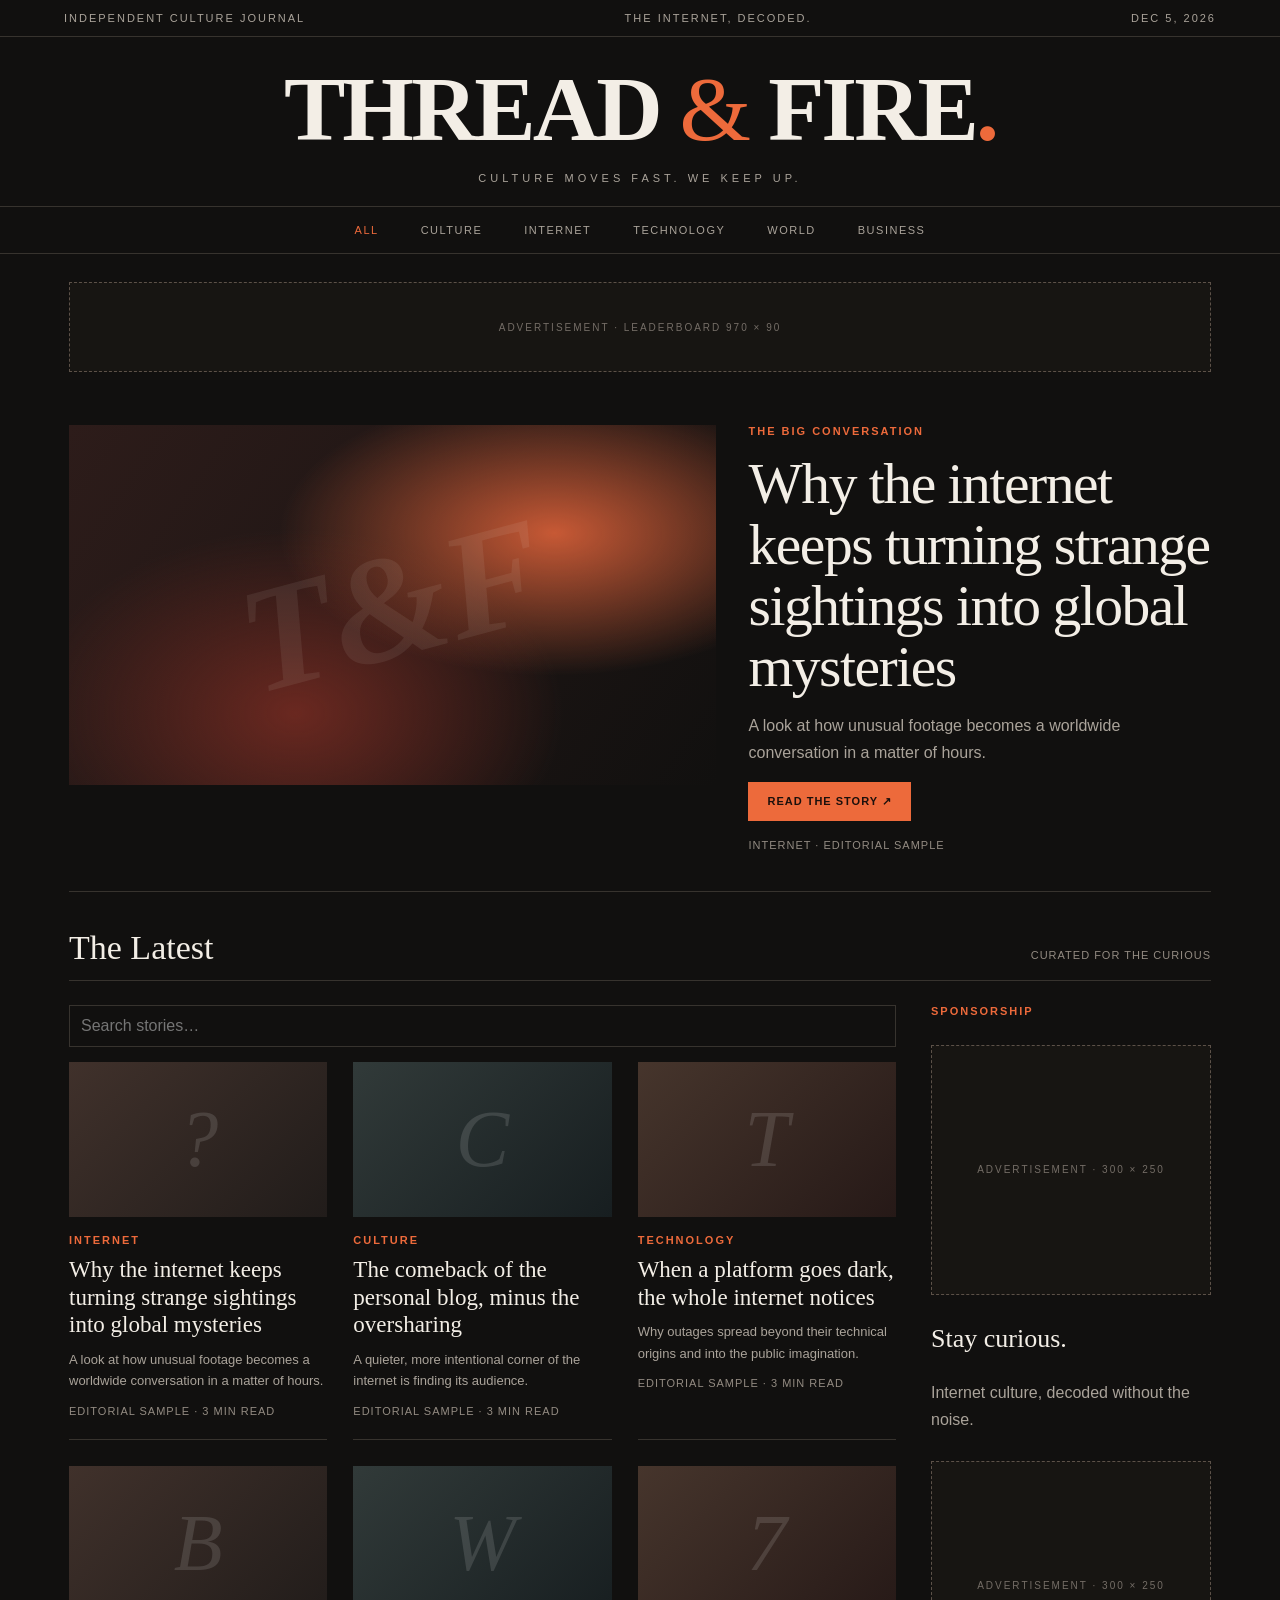
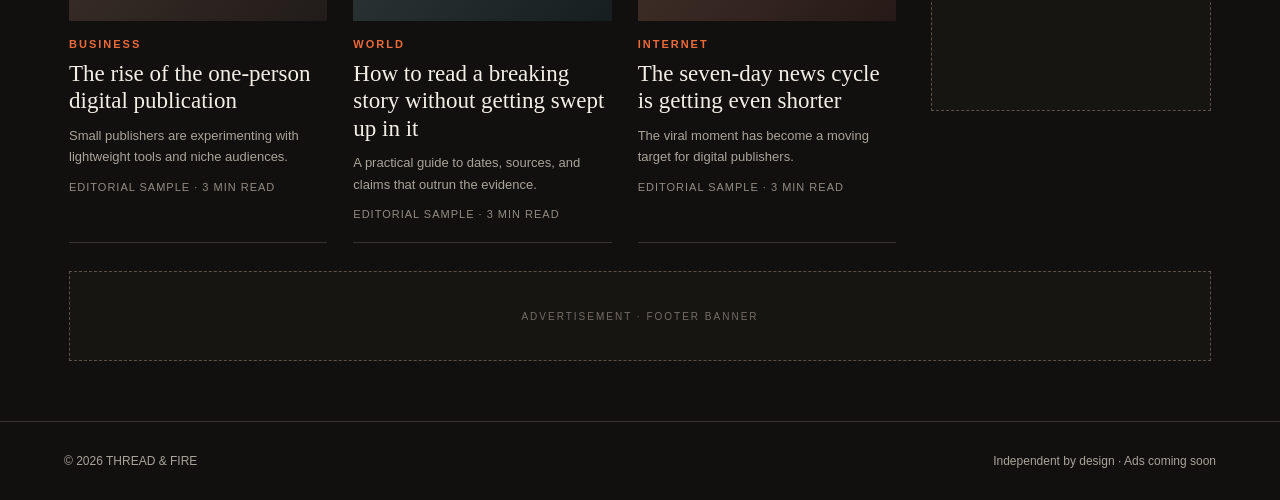
==== index.html @ 3b0f9943 "updated" ====
<!doctype html><html lang="en"><head><meta charset="utf-8"><meta name="viewport" content="width=device-width,initial-scale=1"><meta name="theme-color" content="#11100f"><title>Thread & Fire | Culture moves fast.</title><meta name="description" content="The internet, decoded. Culture, technology, business and the stories catching fire."><style>:root{--bg:#11100f;--surface:#1c1a18;--line:#37332e;--text:#f3eee6;--muted:#aaa39a;--accent:#ed6a3b}*{box-sizing:border-box}body{margin:0;background:var(--bg);color:var(--text);font-family:Arial,Helvetica,sans-serif}button,input{font:inherit}button{cursor:pointer}header{border-bottom:1px solid var(--line)}.top{display:flex;align-items:center;justify-content:space-between;padding:12px 5%;font-size:11px;letter-spacing:2px;color:var(--muted);border-bottom:1px solid var(--line)}.brand{font-family:Georgia,serif;text-align:center;font-size:clamp(40px,8vw,92px);font-weight:bold;letter-spacing:-3px;padding:19px 0 10px}.brand b{color:var(--accent);font-weight:normal}.tag{text-align:center;font-size:11px;letter-spacing:4px;color:var(--muted);padding-bottom:22px}nav{display:flex;justify-content:center;gap:30px;border-top:1px solid var(--line);padding:16px;overflow:auto}nav button{background:none;border:0;color:var(--muted);text-transform:uppercase;font-size:11px;letter-spacing:1.5px;white-space:nowrap}nav button.active,nav button:hover{color:var(--accent)}main{max-width:1190px;margin:auto;padding:0 24px}.ad{border:1px dashed #5c5148;background:#171512;display:flex;align-items:center;justify-content:center;text-align:center;color:#746d66;letter-spacing:2px;font-size:10px;min-height:90px;margin:28px 0}.eyebrow{color:var(--accent);font-size:11px;letter-spacing:2px;text-transform:uppercase;font-weight:bold}.hero{display:grid;grid-template-columns:1.4fr 1fr;gap:32px;padding:25px 0 40px;border-bottom:1px solid var(--line)}.hero-art{height:360px;background:radial-gradient(ellipse at 75% 30%,#c75935,transparent 40%),radial-gradient(ellipse at 35% 80%,#6a2820,transparent 45%),linear-gradient(125deg,#2d1c1a,#11100f);position:relative;overflow:hidden}.hero-art:before{content:'T&F';position:absolute;inset:0;display:grid;place-items:center;font:italic bold 150px Georgia,serif;color:#f3eee614;transform:rotate(-15deg)}h1,h2,h3,p{margin-top:0}h1{font:normal clamp(36px,4.5vw,65px)/1.06 Georgia,serif;letter-spacing:-1.5px;margin:16px 0}h2{font:normal 34px Georgia,serif}h3{font:normal 26px/1.2 Georgia,serif}p{line-height:1.65;color:var(--muted)}.meta{font-size:11px;color:#938b82;letter-spacing:1px;text-transform:uppercase}.cta{background:var(--accent);color:#1c100c;border:0;padding:13px 19px;font-size:11px;letter-spacing:1px;font-weight:bold;text-transform:uppercase}.sectionhead{display:flex;justify-content:space-between;align-items:baseline;border-bottom:1px solid var(--line);margin:37px 0 24px;padding-bottom:13px}.sectionhead h2{margin:0}.grid{display:grid;grid-template-columns:repeat(3,1fr);gap:26px}.story{cursor:pointer;border-bottom:1px solid var(--line);padding-bottom:22px}.thumb{height:155px;background:linear-gradient(135deg,#40312b,#211c1a);margin-bottom:17px;display:flex;align-items:center;justify-content:center;color:#ffffff20;font:italic 80px Georgia,serif}.story:nth-child(3n+2) .thumb{background:linear-gradient(135deg,#313a39,#171e20)}.story:nth-child(3n+3) .thumb{background:linear-gradient(135deg,#46352c,#261917)}.story h3{margin:10px 0;font-size:23px}.story p{font-size:13px}.lower{display:grid;grid-template-columns:1fr 280px;gap:35px}.sidebar .ad{height:250px}.search{background:transparent;border:1px solid var(--line);padding:11px;color:var(--text);width:100%;margin-bottom:15px}.empty{padding:40px 0;color:var(--muted)}footer{margin-top:60px;border-top:1px solid var(--line);padding:32px 5%;display:flex;justify-content:space-between;color:var(--muted);font-size:12px}.article{max-width:760px;margin:45px auto}.article h1{font-size:clamp(38px,6vw,68px)}.article p{font-size:17px}.back{background:none;color:var(--accent);border:0;margin-bottom:20px}.notice{border-left:3px solid var(--accent);background:var(--surface);padding:14px 18px;color:var(--muted);font-size:13px;margin:24px 0}@media(max-width:750px){.hero,.lower{grid-template-columns:1fr}.hero-art{height:220px}.grid{grid-template-columns:1fr 1fr}.brand{letter-spacing:-2px}nav{justify-content:flex-start;padding-left:5%}.sidebar{display:none}}@media(max-width:490px){.grid{grid-template-columns:1fr}.hero{gap:17px}.hero h1{font-size:43px}.top span:last-child{display:none}.thumb{height:180px}main{padding:0 18px}}
</style></head><body><header><div class="top"><span>INDEPENDENT CULTURE JOURNAL</span><span>THE INTERNET, DECODED.</span><span id="date"></span></div><div class="brand">THREAD <b>&</b> FIRE<span style="color:#ed6a3b">.</span></div><div class="tag">CULTURE MOVES FAST. WE KEEP UP.</div><nav id="nav"></nav></header><main><div class="ad">ADVERTISEMENT · LEADERBOARD 970 × 90</div><div id="content"></div></main><footer><span>© 2026 THREAD & FIRE</span><span>Independent by design · Ads coming soon</span></footer><script>
const stories=[{id:1,cat:'Internet',title:'Why the internet keeps turning strange sightings into global mysteries',desc:'A look at how unusual footage becomes a worldwide conversation in a matter of hours.',body:['A strange clip travels across social media. Within hours, speculation races ahead of what the footage can actually establish.','The interesting story is often not just the image itself, but how quickly communities build explanations around it. Source verification, original upload dates, and context matter.'],tag:'THE INTERNET IS TALKING',mark:'?',featured:true},{id:2,cat:'Culture',title:'The comeback of the personal blog, minus the oversharing',desc:'A quieter, more intentional corner of the internet is finding its audience.',body:['The personal blog is being reconsidered as an alternative to the endlessly scrolling feed.','For readers, independent publications offer a chance to follow ideas rather than algorithms.'],mark:'C'},{id:3,cat:'Technology',title:'When a platform goes dark, the whole internet notices',desc:'Why outages spread beyond their technical origins and into the public imagination.',body:['A major service interruption can ripple through workplaces, news feeds, and everyday routines.','Not every outage is evidence of an attack. Confirmed technical findings should be separated from speculation.'],mark:'T'},{id:4,cat:'Business',title:'The rise of the one-person digital publication',desc:'Small publishers are experimenting with lightweight tools and niche audiences.',body:['Publishing tools have reduced the technical barriers to starting a small editorial website.','Revenue, however, still depends on audience trust, consistent value, and distribution.'],mark:'B'},{id:5,cat:'World',title:'How to read a breaking story without getting swept up in it',desc:'A practical guide to dates, sources, and claims that outrun the evidence.',body:['Breaking news develops unevenly. Early reports are often incomplete and sometimes corrected.','Checking publication dates and comparing independent sources is a useful first step.'],mark:'W'},{id:6,cat:'Internet',title:'The seven-day news cycle is getting even shorter',desc:'The viral moment has become a moving target for digital publishers.',body:['Trends move quickly, but the explanations behind them can stay useful long after the initial spike.','That creates an opportunity for thoughtful context rather than recycled headlines.'],mark:'7'}];
const cats=['All','Culture','Internet','Technology','World','Business'];let category='All',query='',selected=null;document.getElementById('date').textContent=new Date().toLocaleDateString('en-US',{month:'short',day:'numeric',year:'numeric'}).toUpperCase();const el=document.getElementById('content');function nav(){document.getElementById('nav').innerHTML=cats.map(c=>`<button class="${category===c?'active':''}" data-cat="${c}">${c}</button>`).join('');document.querySelectorAll('[data-cat]').forEach(b=>b.onclick=()=>{category=b.dataset.cat;selected=null;nav();render()})}function card(s){return `<div class="story" data-id="${s.id}"><div class="thumb">${s.mark}</div><div class="eyebrow">${s.cat}</div><h3>${s.title}</h3><p>${s.desc}</p><div class="meta">EDITORIAL SAMPLE · 3 MIN READ</div></div>`}function bind(){document.querySelectorAll('[data-id]').forEach(e=>e.onclick=()=>{selected=stories.find(s=>s.id==e.dataset.id);render();window.scrollTo(0,0)})}function render(){if(selected){el.innerHTML=`<article class="article"><button class="back" id="back">← Back to stories</button><div class="eyebrow">${selected.cat} / EXPLAINED</div><h1>${selected.title}</h1><div class="meta">THREAD & FIRE · SAMPLE EDITORIAL</div><div class="notice">Prototype content. These are illustrative articles, not live reporting or independently verified news.</div>${selected.body.map(p=>`<p>${p}</p>`).join('')}<div class="ad">ADVERTISEMENT · IN-ARTICLE</div><p>More context and sourced reporting will appear here when the publishing pipeline is connected.</p></article>`;document.getElementById('back').onclick=()=>{selected=null;render()};return}let shown=stories.filter(s=>(category==='All'||s.cat===category)&&(`${s.title} ${s.desc} ${s.cat}`.toLowerCase().includes(query.toLowerCase())));let lead=shown[0];el.innerHTML=`${category==='All'&&!query?`<div class="hero"><div class="hero-art"></div><div><div class="eyebrow">THE BIG CONVERSATION</div><h1>${stories[0].title}</h1><p>${stories[0].desc}</p><button class="cta" data-id="1">READ THE STORY ↗</button><div class="meta" style="margin-top:18px">INTERNET · EDITORIAL SAMPLE</div></div></div>`:''}<div class="sectionhead"><h2>${category==='All'?'The Latest':category}</h2><span class="meta">CURATED FOR THE CURIOUS</span></div><div class="lower"><section><input class="search" id="search" placeholder="Search stories…" value="${query.replace(/"/g,'&quot;')}"><div class="grid">${shown.map(card).join('')}</div>${shown.length?'':'<div class="empty">No stories match your search.</div>'}</section><aside class="sidebar"><div class="eyebrow">SPONSORSHIP</div><div class="ad">ADVERTISEMENT · 300 × 250</div><h3>Stay curious.</h3><p>Internet culture, decoded without the noise.</p><div class="ad">ADVERTISEMENT · 300 × 250</div></aside></div><div class="ad">ADVERTISEMENT · FOOTER BANNER</div>`;document.getElementById('search').oninput=e=>{let pos=e.target.selectionStart;query=e.target.value;render();let i=document.getElementById('search');i.focus();i.setSelectionRange(pos,pos)};bind()}nav();render();</script></body></html>
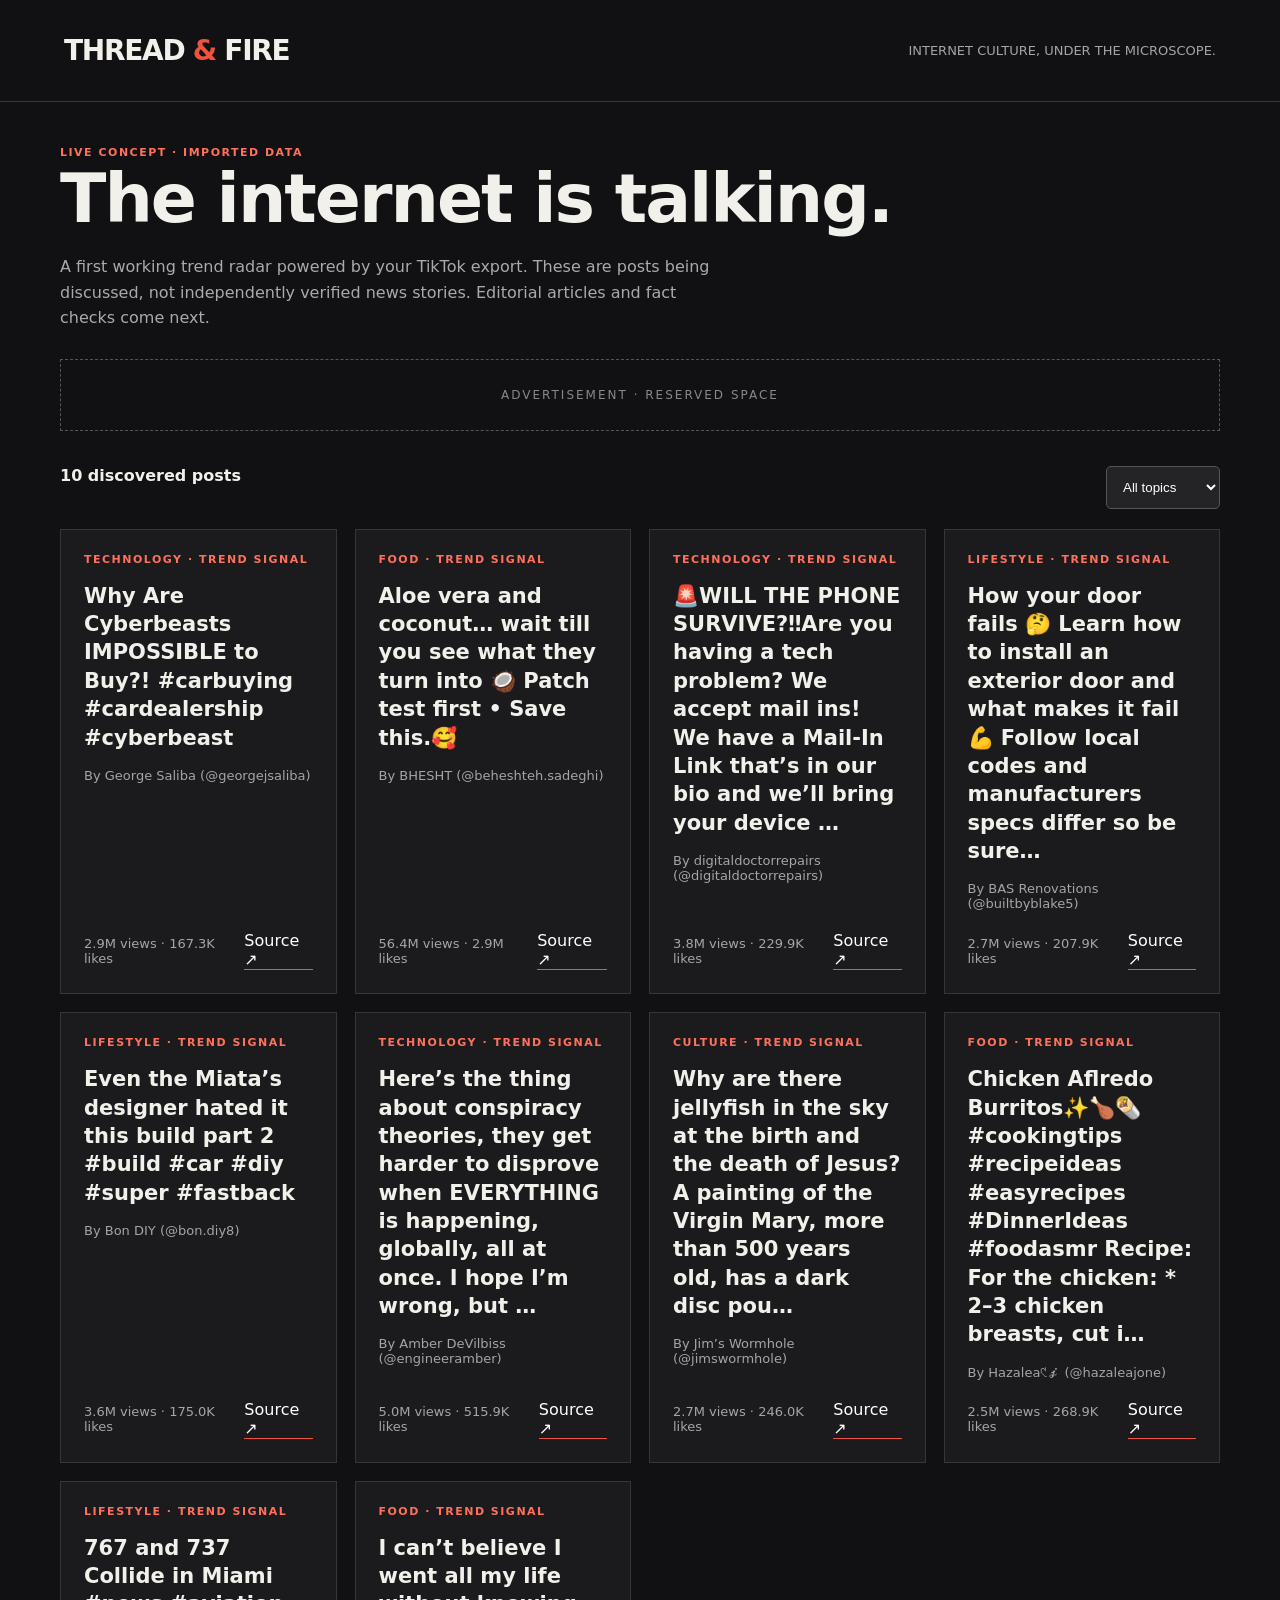
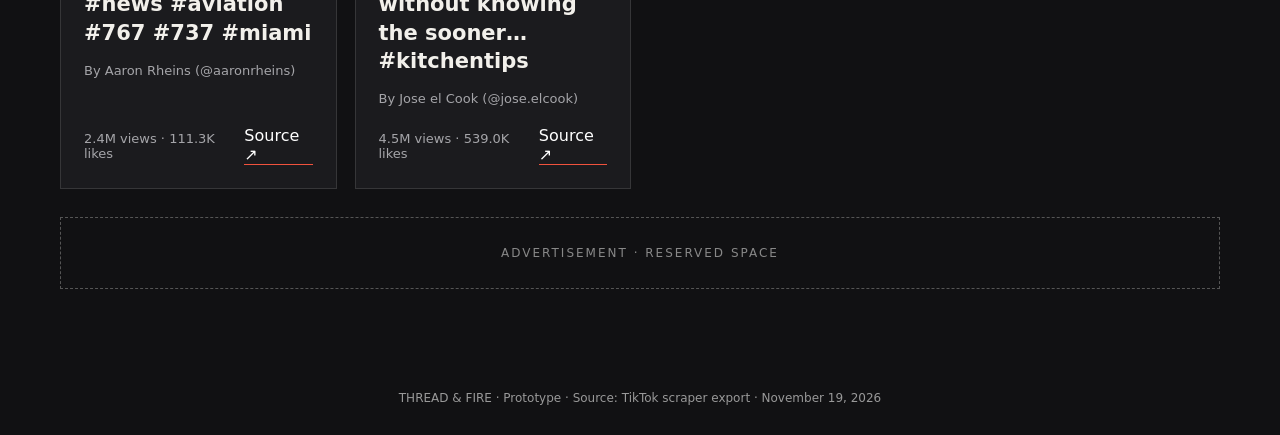
==== commit c67806f6: "Add files via upload" ====
--- a/index.html
+++ b/index.html
@@ -1,4 +1 @@
-<!doctype html><html lang="en"><head><meta charset="utf-8"><meta name="viewport" content="width=device-width,initial-scale=1"><meta name="theme-color" content="#11100f"><title>Thread & Fire | Culture moves fast.</title><meta name="description" content="The internet, decoded. Culture, technology, business and the stories catching fire."><style>:root{--bg:#11100f;--surface:#1c1a18;--line:#37332e;--text:#f3eee6;--muted:#aaa39a;--accent:#ed6a3b}*{box-sizing:border-box}body{margin:0;background:var(--bg);color:var(--text);font-family:Arial,Helvetica,sans-serif}button,input{font:inherit}button{cursor:pointer}header{border-bottom:1px solid var(--line)}.top{display:flex;align-items:center;justify-content:space-between;padding:12px 5%;font-size:11px;letter-spacing:2px;color:var(--muted);border-bottom:1px solid var(--line)}.brand{font-family:Georgia,serif;text-align:center;font-size:clamp(40px,8vw,92px);font-weight:bold;letter-spacing:-3px;padding:19px 0 10px}.brand b{color:var(--accent);font-weight:normal}.tag{text-align:center;font-size:11px;letter-spacing:4px;color:var(--muted);padding-bottom:22px}nav{display:flex;justify-content:center;gap:30px;border-top:1px solid var(--line);padding:16px;overflow:auto}nav button{background:none;border:0;color:var(--muted);text-transform:uppercase;font-size:11px;letter-spacing:1.5px;white-space:nowrap}nav button.active,nav button:hover{color:var(--accent)}main{max-width:1190px;margin:auto;padding:0 24px}.ad{border:1px dashed #5c5148;background:#171512;display:flex;align-items:center;justify-content:center;text-align:center;color:#746d66;letter-spacing:2px;font-size:10px;min-height:90px;margin:28px 0}.eyebrow{color:var(--accent);font-size:11px;letter-spacing:2px;text-transform:uppercase;font-weight:bold}.hero{display:grid;grid-template-columns:1.4fr 1fr;gap:32px;padding:25px 0 40px;border-bottom:1px solid var(--line)}.hero-art{height:360px;background:radial-gradient(ellipse at 75% 30%,#c75935,transparent 40%),radial-gradient(ellipse at 35% 80%,#6a2820,transparent 45%),linear-gradient(125deg,#2d1c1a,#11100f);position:relative;overflow:hidden}.hero-art:before{content:'T&F';position:absolute;inset:0;display:grid;place-items:center;font:italic bold 150px Georgia,serif;color:#f3eee614;transform:rotate(-15deg)}h1,h2,h3,p{margin-top:0}h1{font:normal clamp(36px,4.5vw,65px)/1.06 Georgia,serif;letter-spacing:-1.5px;margin:16px 0}h2{font:normal 34px Georgia,serif}h3{font:normal 26px/1.2 Georgia,serif}p{line-height:1.65;color:var(--muted)}.meta{font-size:11px;color:#938b82;letter-spacing:1px;text-transform:uppercase}.cta{background:var(--accent);color:#1c100c;border:0;padding:13px 19px;font-size:11px;letter-spacing:1px;font-weight:bold;text-transform:uppercase}.sectionhead{display:flex;justify-content:space-between;align-items:baseline;border-bottom:1px solid var(--line);margin:37px 0 24px;padding-bottom:13px}.sectionhead h2{margin:0}.grid{display:grid;grid-template-columns:repeat(3,1fr);gap:26px}.story{cursor:pointer;border-bottom:1px solid var(--line);padding-bottom:22px}.thumb{height:155px;background:linear-gradient(135deg,#40312b,#211c1a);margin-bottom:17px;display:flex;align-items:center;justify-content:center;color:#ffffff20;font:italic 80px Georgia,serif}.story:nth-child(3n+2) .thumb{background:linear-gradient(135deg,#313a39,#171e20)}.story:nth-child(3n+3) .thumb{background:linear-gradient(135deg,#46352c,#261917)}.story h3{margin:10px 0;font-size:23px}.story p{font-size:13px}.lower{display:grid;grid-template-columns:1fr 280px;gap:35px}.sidebar .ad{height:250px}.search{background:transparent;border:1px solid var(--line);padding:11px;color:var(--text);width:100%;margin-bottom:15px}.empty{padding:40px 0;color:var(--muted)}footer{margin-top:60px;border-top:1px solid var(--line);padding:32px 5%;display:flex;justify-content:space-between;color:var(--muted);font-size:12px}.article{max-width:760px;margin:45px auto}.article h1{font-size:clamp(38px,6vw,68px)}.article p{font-size:17px}.back{background:none;color:var(--accent);border:0;margin-bottom:20px}.notice{border-left:3px solid var(--accent);background:var(--surface);padding:14px 18px;color:var(--muted);font-size:13px;margin:24px 0}@media(max-width:750px){.hero,.lower{grid-template-columns:1fr}.hero-art{height:220px}.grid{grid-template-columns:1fr 1fr}.brand{letter-spacing:-2px}nav{justify-content:flex-start;padding-left:5%}.sidebar{display:none}}@media(max-width:490px){.grid{grid-template-columns:1fr}.hero{gap:17px}.hero h1{font-size:43px}.top span:last-child{display:none}.thumb{height:180px}main{padding:0 18px}}
-</style></head><body><header><div class="top"><span>INDEPENDENT CULTURE JOURNAL</span><span>THE INTERNET, DECODED.</span><span id="date"></span></div><div class="brand">THREAD <b>&</b> FIRE<span style="color:#ed6a3b">.</span></div><div class="tag">CULTURE MOVES FAST. WE KEEP UP.</div><nav id="nav"></nav></header><main><div class="ad">ADVERTISEMENT · LEADERBOARD 970 × 90</div><div id="content"></div></main><footer><span>© 2026 THREAD & FIRE</span><span>Independent by design · Ads coming soon</span></footer><script>
-const stories=[{id:1,cat:'Internet',title:'Why the internet keeps turning strange sightings into global mysteries',desc:'A look at how unusual footage becomes a worldwide conversation in a matter of hours.',body:['A strange clip travels across social media. Within hours, speculation races ahead of what the footage can actually establish.','The interesting story is often not just the image itself, but how quickly communities build explanations around it. Source verification, original upload dates, and context matter.'],tag:'THE INTERNET IS TALKING',mark:'?',featured:true},{id:2,cat:'Culture',title:'The comeback of the personal blog, minus the oversharing',desc:'A quieter, more intentional corner of the internet is finding its audience.',body:['The personal blog is being reconsidered as an alternative to the endlessly scrolling feed.','For readers, independent publications offer a chance to follow ideas rather than algorithms.'],mark:'C'},{id:3,cat:'Technology',title:'When a platform goes dark, the whole internet notices',desc:'Why outages spread beyond their technical origins and into the public imagination.',body:['A major service interruption can ripple through workplaces, news feeds, and everyday routines.','Not every outage is evidence of an attack. Confirmed technical findings should be separated from speculation.'],mark:'T'},{id:4,cat:'Business',title:'The rise of the one-person digital publication',desc:'Small publishers are experimenting with lightweight tools and niche audiences.',body:['Publishing tools have reduced the technical barriers to starting a small editorial website.','Revenue, however, still depends on audience trust, consistent value, and distribution.'],mark:'B'},{id:5,cat:'World',title:'How to read a breaking story without getting swept up in it',desc:'A practical guide to dates, sources, and claims that outrun the evidence.',body:['Breaking news develops unevenly. Early reports are often incomplete and sometimes corrected.','Checking publication dates and comparing independent sources is a useful first step.'],mark:'W'},{id:6,cat:'Internet',title:'The seven-day news cycle is getting even shorter',desc:'The viral moment has become a moving target for digital publishers.',body:['Trends move quickly, but the explanations behind them can stay useful long after the initial spike.','That creates an opportunity for thoughtful context rather than recycled headlines.'],mark:'7'}];
-const cats=['All','Culture','Internet','Technology','World','Business'];let category='All',query='',selected=null;document.getElementById('date').textContent=new Date().toLocaleDateString('en-US',{month:'short',day:'numeric',year:'numeric'}).toUpperCase();const el=document.getElementById('content');function nav(){document.getElementById('nav').innerHTML=cats.map(c=>`<button class="${category===c?'active':''}" data-cat="${c}">${c}</button>`).join('');document.querySelectorAll('[data-cat]').forEach(b=>b.onclick=()=>{category=b.dataset.cat;selected=null;nav();render()})}function card(s){return `<div class="story" data-id="${s.id}"><div class="thumb">${s.mark}</div><div class="eyebrow">${s.cat}</div><h3>${s.title}</h3><p>${s.desc}</p><div class="meta">EDITORIAL SAMPLE · 3 MIN READ</div></div>`}function bind(){document.querySelectorAll('[data-id]').forEach(e=>e.onclick=()=>{selected=stories.find(s=>s.id==e.dataset.id);render();window.scrollTo(0,0)})}function render(){if(selected){el.innerHTML=`<article class="article"><button class="back" id="back">← Back to stories</button><div class="eyebrow">${selected.cat} / EXPLAINED</div><h1>${selected.title}</h1><div class="meta">THREAD & FIRE · SAMPLE EDITORIAL</div><div class="notice">Prototype content. These are illustrative articles, not live reporting or independently verified news.</div>${selected.body.map(p=>`<p>${p}</p>`).join('')}<div class="ad">ADVERTISEMENT · IN-ARTICLE</div><p>More context and sourced reporting will appear here when the publishing pipeline is connected.</p></article>`;document.getElementById('back').onclick=()=>{selected=null;render()};return}let shown=stories.filter(s=>(category==='All'||s.cat===category)&&(`${s.title} ${s.desc} ${s.cat}`.toLowerCase().includes(query.toLowerCase())));let lead=shown[0];el.innerHTML=`${category==='All'&&!query?`<div class="hero"><div class="hero-art"></div><div><div class="eyebrow">THE BIG CONVERSATION</div><h1>${stories[0].title}</h1><p>${stories[0].desc}</p><button class="cta" data-id="1">READ THE STORY ↗</button><div class="meta" style="margin-top:18px">INTERNET · EDITORIAL SAMPLE</div></div></div>`:''}<div class="sectionhead"><h2>${category==='All'?'The Latest':category}</h2><span class="meta">CURATED FOR THE CURIOUS</span></div><div class="lower"><section><input class="search" id="search" placeholder="Search stories…" value="${query.replace(/"/g,'&quot;')}"><div class="grid">${shown.map(card).join('')}</div>${shown.length?'':'<div class="empty">No stories match your search.</div>'}</section><aside class="sidebar"><div class="eyebrow">SPONSORSHIP</div><div class="ad">ADVERTISEMENT · 300 × 250</div><h3>Stay curious.</h3><p>Internet culture, decoded without the noise.</p><div class="ad">ADVERTISEMENT · 300 × 250</div></aside></div><div class="ad">ADVERTISEMENT · FOOTER BANNER</div>`;document.getElementById('search').oninput=e=>{let pos=e.target.selectionStart;query=e.target.value;render();let i=document.getElementById('search');i.focus();i.setSelectionRange(pos,pos)};bind()}nav();render();</script></body></html>
+<!doctype html><html lang="en"><head><meta charset="utf-8"><meta name="viewport" content="width=device-width,initial-scale=1"><title>Thread & Fire | Trend Radar</title><style>body{margin:0;background:#111113;color:#f2f0eb;font-family:system-ui,Arial}header{padding:34px max(5vw,20px);border-bottom:1px solid #383838;display:flex;justify-content:space-between;align-items:center;gap:15px;flex-wrap:wrap}.logo{font-size:28px;font-weight:900;letter-spacing:-1.3px}.logo span{color:#f0523d}main{max-width:1160px;margin:auto;padding:44px 22px}h1{font-size:clamp(35px,6vw,68px);letter-spacing:-2px;margin:0}.sub{color:#aaa;max-width:670px;line-height:1.6}.bar{display:flex;justify-content:space-between;gap:12px;flex-wrap:wrap;margin:35px 0 20px}select{background:#242426;color:white;border:1px solid #555;padding:12px;border-radius:5px}.grid{display:grid;grid-template-columns:repeat(auto-fit,minmax(270px,1fr));gap:18px}.card{border:1px solid #363638;background:#1b1b1e;padding:23px;display:flex;flex-direction:column;min-height:250px}.tag{font-size:11px;letter-spacing:1.5px;text-transform:uppercase;color:#ff715c;font-weight:bold}.card h2{font-size:21px;line-height:1.35;margin:16px 0;overflow-wrap:anywhere}.muted{color:#a5a5a9;font-size:13px}.foot{margin-top:auto;padding-top:20px;display:flex;justify-content:space-between;align-items:center;gap:8px}.foot a{color:#fff;text-decoration:none;border-bottom:1px solid #f0523d}.ad{border:1px dashed #555;color:#888;text-align:center;padding:28px;margin:28px 0;font-size:12px;letter-spacing:2px}footer{padding:30px;color:#999;font-size:12px;text-align:center}</style></head><body><header><div class="logo">THREAD <span>&</span> FIRE</div><div class="muted">INTERNET CULTURE, UNDER THE MICROSCOPE.</div></header><main><div class="tag">LIVE CONCEPT · IMPORTED DATA</div><h1>The internet is talking.</h1><p class="sub">A first working trend radar powered by your TikTok export. These are posts being discussed, not independently verified news stories. Editorial articles and fact checks come next.</p><div class="ad">ADVERTISEMENT · RESERVED SPACE</div><div class="bar"><strong id="count">10 discovered posts</strong><select id="filter" aria-label="Filter category"><option>All topics</option><option>Culture</option><option>Food</option><option>Technology</option><option>Lifestyle</option></select></div><div id="grid" class="grid"></div><div class="ad">ADVERTISEMENT · RESERVED SPACE</div></main><footer>THREAD & FIRE · Prototype · Source: TikTok scraper export · November 19, 2026</footer><script>const escapeHtml=s=>String(s).replace(/[&<>"']/g,c=>({'&':'&amp;','<':'&lt;','>':'&gt;','"':'&quot;',"'":'&#39;'}[c]));let posts=[];const fmt=n=>n>=1e6?(n/1e6).toFixed(1)+'M':n>=1e3?(n/1e3).toFixed(1)+'K':String(n);function render(){const f=document.querySelector('#filter').value;const list=posts.filter(x=>f==='All topics'||x.category===f);document.querySelector('#count').textContent=list.length+' discovered posts';document.querySelector('#grid').innerHTML=list.map(x=>`<article class="card"><div class="tag">${escapeHtml(x.category)} · Trend signal</div><h2>${escapeHtml(x.description.length>150?x.description.slice(0,147)+'…':x.description)}</h2><div class="muted">By ${escapeHtml(x.creator)} (@${escapeHtml(x.username)})</div><div class="foot"><span class="muted">${fmt(x.views)} views · ${fmt(x.likes)} likes</span><a href="${encodeURI(x.url)}" target="_blank" rel="noopener noreferrer">Source ↗</a></div></article>`).join('')}document.querySelector('#filter').addEventListener('change',render);fetch('./feed.json').then(r=>r.json()).then(x=>{posts=x;render()}).catch(()=>{document.querySelector('#grid').textContent='Could not load feed.json. Serve this folder through a local web server or publish it to static hosting.'});</script></body></html>
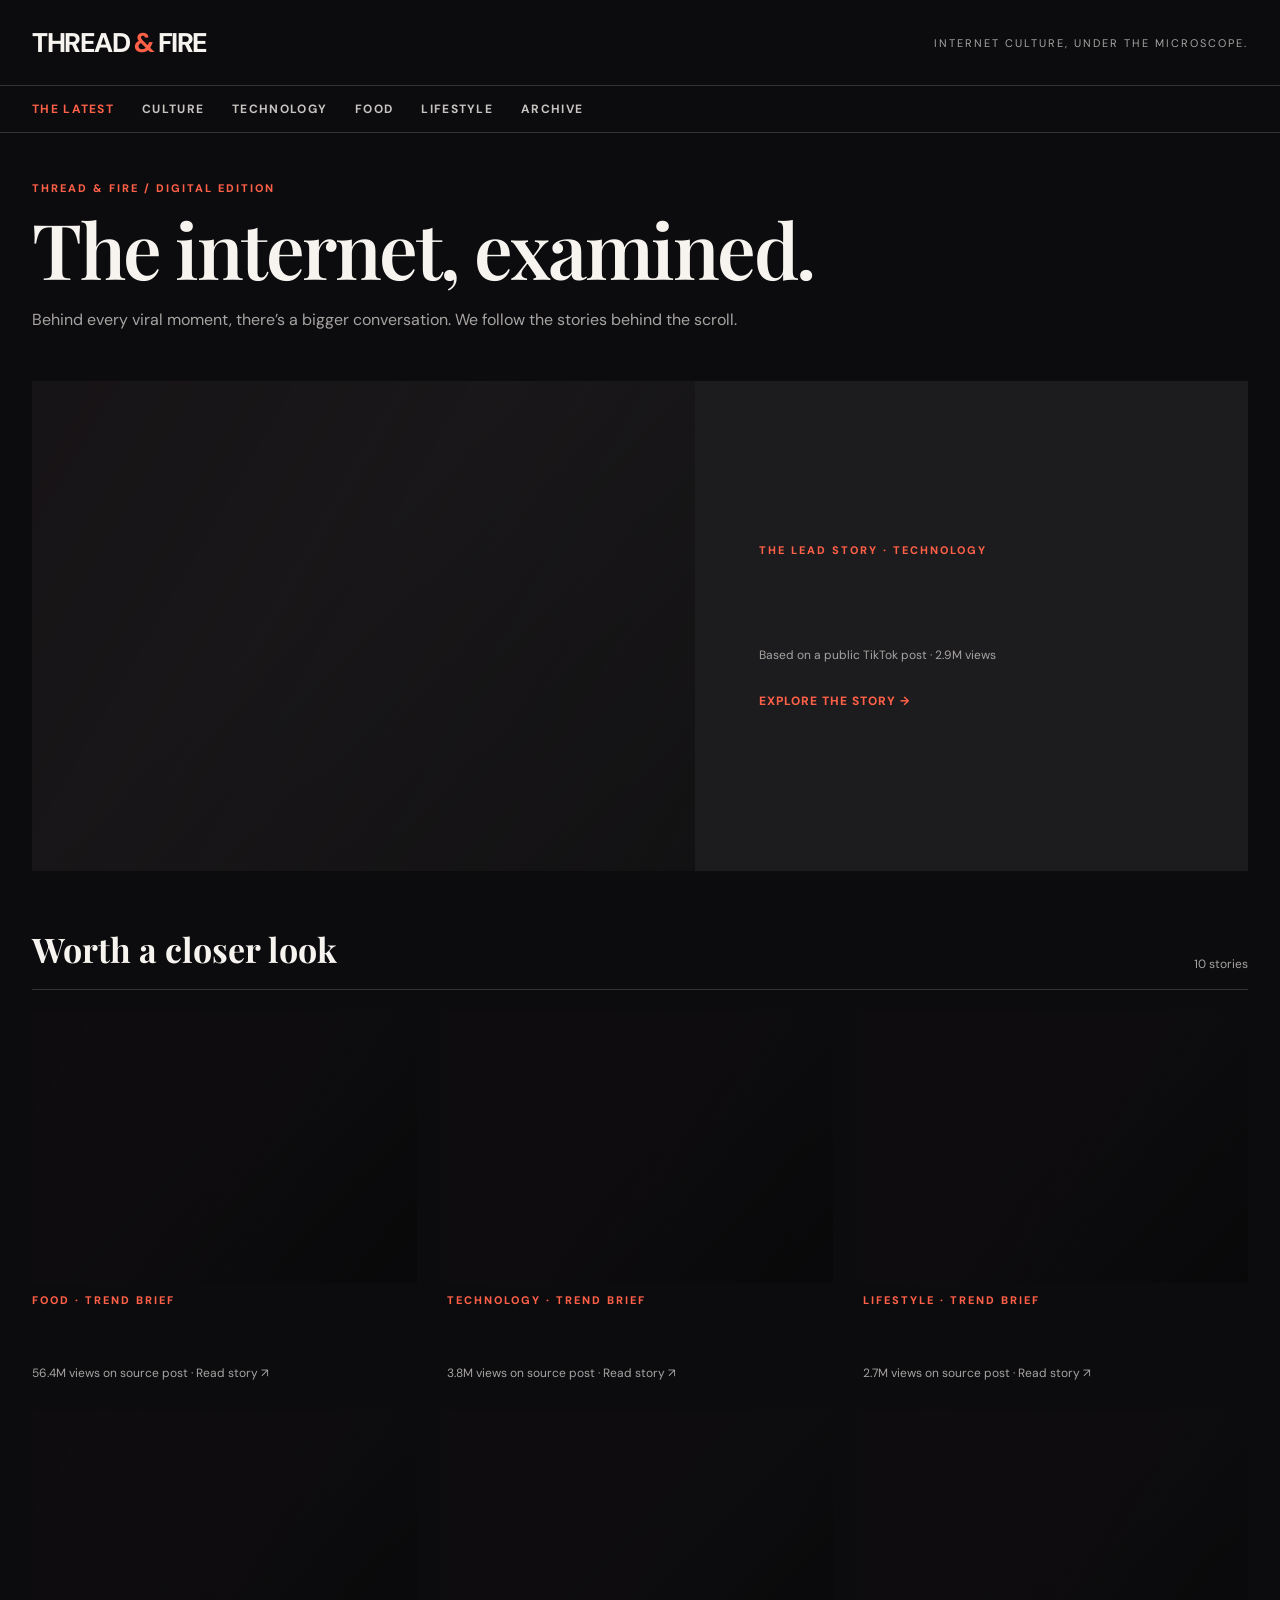
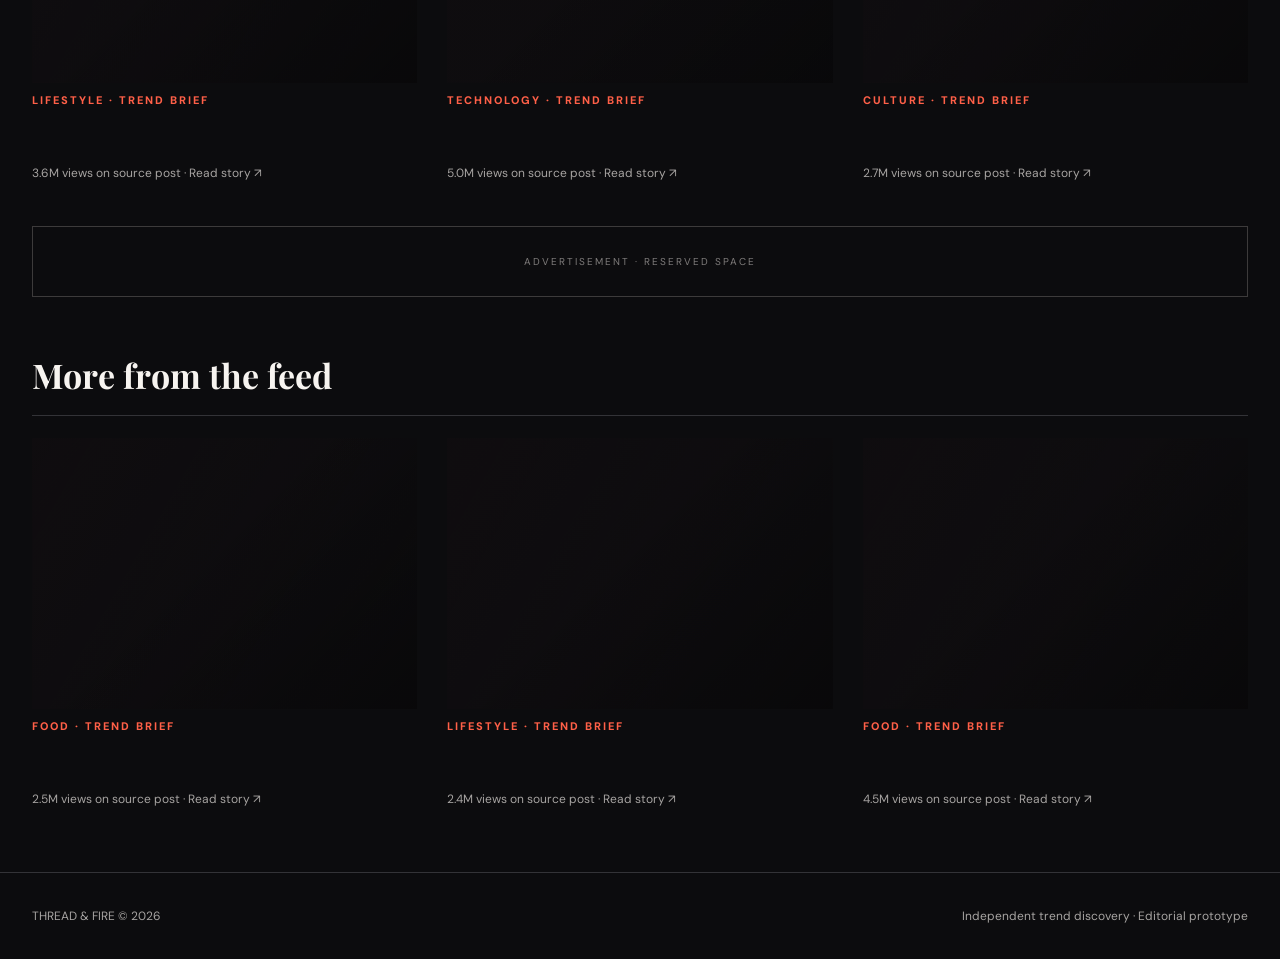
==== commit b1f390db: "copied to index.html" ====
--- a/index.html
+++ b/index.html
@@ -1 +1,6 @@
-<!doctype html><html lang="en"><head><meta charset="utf-8"><meta name="viewport" content="width=device-width,initial-scale=1"><title>Thread & Fire | Trend Radar</title><style>body{margin:0;background:#111113;color:#f2f0eb;font-family:system-ui,Arial}header{padding:34px max(5vw,20px);border-bottom:1px solid #383838;display:flex;justify-content:space-between;align-items:center;gap:15px;flex-wrap:wrap}.logo{font-size:28px;font-weight:900;letter-spacing:-1.3px}.logo span{color:#f0523d}main{max-width:1160px;margin:auto;padding:44px 22px}h1{font-size:clamp(35px,6vw,68px);letter-spacing:-2px;margin:0}.sub{color:#aaa;max-width:670px;line-height:1.6}.bar{display:flex;justify-content:space-between;gap:12px;flex-wrap:wrap;margin:35px 0 20px}select{background:#242426;color:white;border:1px solid #555;padding:12px;border-radius:5px}.grid{display:grid;grid-template-columns:repeat(auto-fit,minmax(270px,1fr));gap:18px}.card{border:1px solid #363638;background:#1b1b1e;padding:23px;display:flex;flex-direction:column;min-height:250px}.tag{font-size:11px;letter-spacing:1.5px;text-transform:uppercase;color:#ff715c;font-weight:bold}.card h2{font-size:21px;line-height:1.35;margin:16px 0;overflow-wrap:anywhere}.muted{color:#a5a5a9;font-size:13px}.foot{margin-top:auto;padding-top:20px;display:flex;justify-content:space-between;align-items:center;gap:8px}.foot a{color:#fff;text-decoration:none;border-bottom:1px solid #f0523d}.ad{border:1px dashed #555;color:#888;text-align:center;padding:28px;margin:28px 0;font-size:12px;letter-spacing:2px}footer{padding:30px;color:#999;font-size:12px;text-align:center}</style></head><body><header><div class="logo">THREAD <span>&</span> FIRE</div><div class="muted">INTERNET CULTURE, UNDER THE MICROSCOPE.</div></header><main><div class="tag">LIVE CONCEPT · IMPORTED DATA</div><h1>The internet is talking.</h1><p class="sub">A first working trend radar powered by your TikTok export. These are posts being discussed, not independently verified news stories. Editorial articles and fact checks come next.</p><div class="ad">ADVERTISEMENT · RESERVED SPACE</div><div class="bar"><strong id="count">10 discovered posts</strong><select id="filter" aria-label="Filter category"><option>All topics</option><option>Culture</option><option>Food</option><option>Technology</option><option>Lifestyle</option></select></div><div id="grid" class="grid"></div><div class="ad">ADVERTISEMENT · RESERVED SPACE</div></main><footer>THREAD & FIRE · Prototype · Source: TikTok scraper export · November 19, 2026</footer><script>const escapeHtml=s=>String(s).replace(/[&<>"']/g,c=>({'&':'&amp;','<':'&lt;','>':'&gt;','"':'&quot;',"'":'&#39;'}[c]));let posts=[];const fmt=n=>n>=1e6?(n/1e6).toFixed(1)+'M':n>=1e3?(n/1e3).toFixed(1)+'K':String(n);function render(){const f=document.querySelector('#filter').value;const list=posts.filter(x=>f==='All topics'||x.category===f);document.querySelector('#count').textContent=list.length+' discovered posts';document.querySelector('#grid').innerHTML=list.map(x=>`<article class="card"><div class="tag">${escapeHtml(x.category)} · Trend signal</div><h2>${escapeHtml(x.description.length>150?x.description.slice(0,147)+'…':x.description)}</h2><div class="muted">By ${escapeHtml(x.creator)} (@${escapeHtml(x.username)})</div><div class="foot"><span class="muted">${fmt(x.views)} views · ${fmt(x.likes)} likes</span><a href="${encodeURI(x.url)}" target="_blank" rel="noopener noreferrer">Source ↗</a></div></article>`).join('')}document.querySelector('#filter').addEventListener('change',render);fetch('./feed.json').then(r=>r.json()).then(x=>{posts=x;render()}).catch(()=>{document.querySelector('#grid').textContent='Could not load feed.json. Serve this folder through a local web server or publish it to static hosting.'});</script></body></html>+<!doctype html><html lang="en"><head><meta charset="utf-8"><meta name="viewport" content="width=device-width,initial-scale=1"><meta name="theme-color" content="#0b0b0d"><title>Thread & Fire | The internet, examined.</title><style>
+@import url('https://fonts.googleapis.com/css2?family=DM+Sans:wght@400;500;600;700;800&family=Playfair+Display:wght@500;600;700&display=swap');
+:root{color-scheme:dark;--bg:#0c0c0e;--panel:#17171a;--line:#333337;--text:#f7f4f0;--muted:#a7a4a2;--fire:#ff6048}*{box-sizing:border-box}body{margin:0;background:var(--bg);color:var(--text);font-family:'DM Sans',Arial,sans-serif}a{color:inherit;text-decoration:none}button,select{font:inherit}button{cursor:pointer}.wrap{max-width:1320px;margin:auto;padding:0 32px}.mast{border-bottom:1px solid var(--line)}.mast .wrap{display:flex;align-items:center;justify-content:space-between;gap:20px;padding-top:25px;padding-bottom:25px}.logo{font-size:27px;font-weight:800;letter-spacing:-1.5px;white-space:nowrap}.logo em{color:var(--fire);font-style:normal}.strap{font-size:11px;letter-spacing:2px;color:var(--muted);text-transform:uppercase}.nav{border-bottom:1px solid var(--line)}.nav .wrap{display:flex;align-items:center;gap:28px;overflow-x:auto;padding-top:15px;padding-bottom:15px}.nav button{background:none;border:0;color:#c6c3c1;font-size:12px;font-weight:700;letter-spacing:1.3px;text-transform:uppercase;white-space:nowrap;padding:0}.nav button.active,.nav button:hover{color:var(--fire)}.eyebrow{color:var(--fire);font-weight:800;letter-spacing:2px;font-size:11px;text-transform:uppercase}.intro{padding-top:48px;padding-bottom:32px}.intro h1{font-family:'Playfair Display',Georgia,serif;font-size:clamp(42px,6vw,83px);font-weight:600;letter-spacing:-2.5px;line-height:1.08;margin:12px 0}.intro p{color:var(--muted);max-width:720px;line-height:1.7}.hero{display:grid;grid-template-columns:1.2fr 1fr;min-height:490px;background:#1c1b1d}.visual{background-size:cover;background-position:center;position:relative;min-height:260px}.visual:after{content:'';position:absolute;inset:0;background:linear-gradient(135deg,transparent 40%,#0005)}.hero-copy{padding:clamp(28px,5vw,70px);display:flex;flex-direction:column;justify-content:center}.hero h2{font-family:'Playfair Display',Georgia,serif;font-weight:600;font-size:clamp(35px,4.1vw,61px);line-height:1.12;letter-spacing:-1.3px;margin:20px 0}.summary{line-height:1.65;color:#c6c2c0}.meta{font-size:12px;color:var(--muted);margin-top:18px}.cta{margin-top:30px;display:inline-flex;align-items:center;gap:14px;font-weight:800;font-size:12px;letter-spacing:1px;text-transform:uppercase;color:var(--fire)}.section-head{display:flex;align-items:end;justify-content:space-between;gap:16px;margin:55px 0 22px;border-bottom:1px solid var(--line);padding-bottom:17px}.section-head h2{font-family:'Playfair Display',Georgia,serif;font-size:34px;margin:0}.section-head span{font-size:12px;color:var(--muted)}.stories{display:grid;grid-template-columns:repeat(3,minmax(0,1fr));gap:30px}.story{display:flex;flex-direction:column;gap:10px}.story .visual{aspect-ratio:1.42;min-height:0;transition:filter .2s}.story:hover .visual{filter:brightness(1.15)}.story h3{font-family:'Playfair Display',Georgia,serif;font-size:26px;font-weight:600;line-height:1.2;margin:5px 0}.story p{color:var(--muted);font-size:14px;line-height:1.6;margin:0}.ad{border:1px solid #3d3b3b;color:#7f7c7b;letter-spacing:2px;font-size:10px;text-align:center;padding:28px;margin:45px 0}.footer{border-top:1px solid var(--line);margin-top:65px;padding:35px 0;color:var(--muted);font-size:12px}.footer .wrap{display:flex;justify-content:space-between;gap:20px}.article{max-width:820px;margin:0 auto;padding:65px 24px}.back{color:var(--fire);font-size:12px;font-weight:800;text-transform:uppercase;letter-spacing:1px}.article h1{font-family:'Playfair Display',Georgia,serif;font-size:clamp(40px,6vw,76px);line-height:1.08;letter-spacing:-2px;font-weight:600;margin:16px 0 20px}.article .lead{font-size:20px;color:#ccc8c6;line-height:1.6}.article .visual{height:440px;margin:34px 0 8px}.credit{font-size:11px;color:var(--muted)}.article-body{font-size:17px;line-height:1.9;color:#dedad8}.article-body h2{font-family:'Playfair Display',Georgia,serif;color:white;font-size:30px}.note{border-left:3px solid var(--fire);padding:12px 20px;background:#1c1a1a;color:#c8c3c0;font-size:14px;line-height:1.6}.source{display:inline-block;color:var(--fire);font-weight:800;border-bottom:1px solid var(--fire);margin-top:15px}.empty{padding:50px 0;color:var(--muted)}@media(max-width:800px){.hero{grid-template-columns:1fr}.hero .visual{min-height:330px}.stories{grid-template-columns:repeat(2,1fr)}.strap{display:none}}@media(max-width:540px){.wrap{padding-left:19px;padding-right:19px}.stories{grid-template-columns:1fr}.intro{padding-top:32px}.hero .visual{min-height:250px}.article .visual{height:260px}.footer .wrap{flex-direction:column}}
+</style></head><body><header class="mast"><div class="wrap"><a href="#" class="logo">THREAD <em>&</em> FIRE</a><span class="strap">Internet culture, under the microscope.</span></div></header><nav class="nav"><div class="wrap" id="nav"><button data-filter="All" class="active">The Latest</button><button data-filter="Culture">Culture</button><button data-filter="Technology">Technology</button><button data-filter="Food">Food</button><button data-filter="Lifestyle">Lifestyle</button><button data-filter="Archive">Archive</button></div></nav><main id="app"><div class="wrap intro"><h1>The internet, examined.</h1><p>Stories behind the scroll. A fresh perspective on the moments moving online culture.</p></div></main><footer class="footer"><div class="wrap"><span>THREAD & FIRE © 2026</span><span>Independent trend discovery · Editorial prototype</span></div></footer><script>
+const $=s=>document.querySelector(s);let posts=[],filter='All';const esc=s=>String(s??'').replace(/[&<>"']/g,c=>({'&':'&amp;','<':'&lt;','>':'&gt;','"':'&quot;',"'":'&#39;'}[c]));const fmt=n=>n>=1e6?(n/1e6).toFixed(1)+'M':n>=1e3?(n/1e3).toFixed(1)+'K':String(n);const img=p=>`background-image:linear-gradient(120deg,#120d1080,#120d101a),url('${p.image}')`;function card(p){return `<a class="story" href="#story/${p.slug}"><div class="visual" style="${img(p)}"></div><div class="eyebrow">${esc(p.category)} · Trend brief</div><h3>${esc(p.headline)}</h3><p>${esc(p.excerpt)}</p><div class="meta">${fmt(p.views)} views on source post · Read story ↗</div></a>`}function home(){let list=filter==='All'||filter==='Archive'?posts:posts.filter(p=>p.category===filter);let hero=list[0];if(!hero){$('#app').innerHTML='<div class="wrap empty">No stories in this section yet.</div>';return}$('#app').innerHTML=`<div class="wrap"><section class="intro"><div class="eyebrow">Thread & Fire / Digital Edition</div><h1>${filter==='All'?'The internet, examined.':filter==='Archive'?'The archive.':esc(filter)+'.'}</h1><p>Behind every viral moment, there’s a bigger conversation. We follow the stories behind the scroll.</p></section><a href="#story/${hero.slug}" class="hero"><div class="visual" style="${img(hero)}"></div><div class="hero-copy"><div class="eyebrow">The lead story · ${esc(hero.category)}</div><h2>${esc(hero.headline)}</h2><p class="summary">${esc(hero.excerpt)}</p><div class="meta">Based on a public TikTok post · ${fmt(hero.views)} views</div><span class="cta">Explore the story →</span></div></a><div class="section-head"><h2>Worth a closer look</h2><span>${list.length} stories</span></div><section class="stories">${list.slice(1,7).map(card).join('')}</section><div class="ad">ADVERTISEMENT · RESERVED SPACE</div>${list.length>7?`<div class="section-head"><h2>More from the feed</h2></div><section class="stories">${list.slice(7).map(card).join('')}</section>`:''}</div>`}function article(p){$('#app').innerHTML=`<article class="article"><a class="back" href="#">← Back to the magazine</a><div class="eyebrow" style="margin-top:45px">${esc(p.category)} / Trend brief</div><h1>${esc(p.headline)}</h1><p class="lead">${esc(p.excerpt)}</p><div class="meta">Thread & Fire editorial preview · Source post: ${fmt(p.views)} views</div><div class="visual" style="${img(p)}"></div><div class="credit">Illustrative stock photography, not an image from the source video.</div><div class="article-body"><p>${esc(p.excerpt)} The original video was shared by ${esc(p.creator)} (@${esc(p.username)}), and has attracted approximately ${fmt(p.views)} views and ${fmt(p.likes)} likes according to the imported dataset.</p><h2>What sparked the conversation?</h2><p>The post's original caption reads: “${esc(p.description)}”</p><h2>What we know so far</h2><p>Our source dataset confirms that this public post was collected and provides engagement figures. It does not independently establish the accuracy of claims made in the video. Further reporting, corroboration and context are required before publishing a definitive news article.</p><div class="note"><strong>Editorial status:</strong> This is a working trend brief generated from imported source metadata, not a fully reported or fact-checked article.</div><a class="source" href="${esc(p.url)}" target="_blank" rel="noopener noreferrer">View original TikTok source ↗</a></div></article>`}function route(){let m=location.hash.match(/^#story\/(\d+)$/);if(m){let p=posts.find(x=>x.slug===m[1]);if(p)article(p);else home()}else home();window.scrollTo(0,0)}$('#nav').addEventListener('click',e=>{let b=e.target.closest('button[data-filter]');if(!b)return;filter=b.dataset.filter;document.querySelectorAll('#nav button').forEach(x=>x.classList.toggle('active',x===b));location.hash='';home();window.scrollTo(0,0)});window.addEventListener('hashchange',route);fetch('./feed.json').then(r=>{if(!r.ok)throw Error(r.status);return r.json()}).then(data=>{posts=data;route()}).catch(()=>{$('#app').innerHTML='<div class="wrap empty">Could not load feed.json. Publish the folder to a static web host or run a local web server.</div>'});
+</script></body></html>
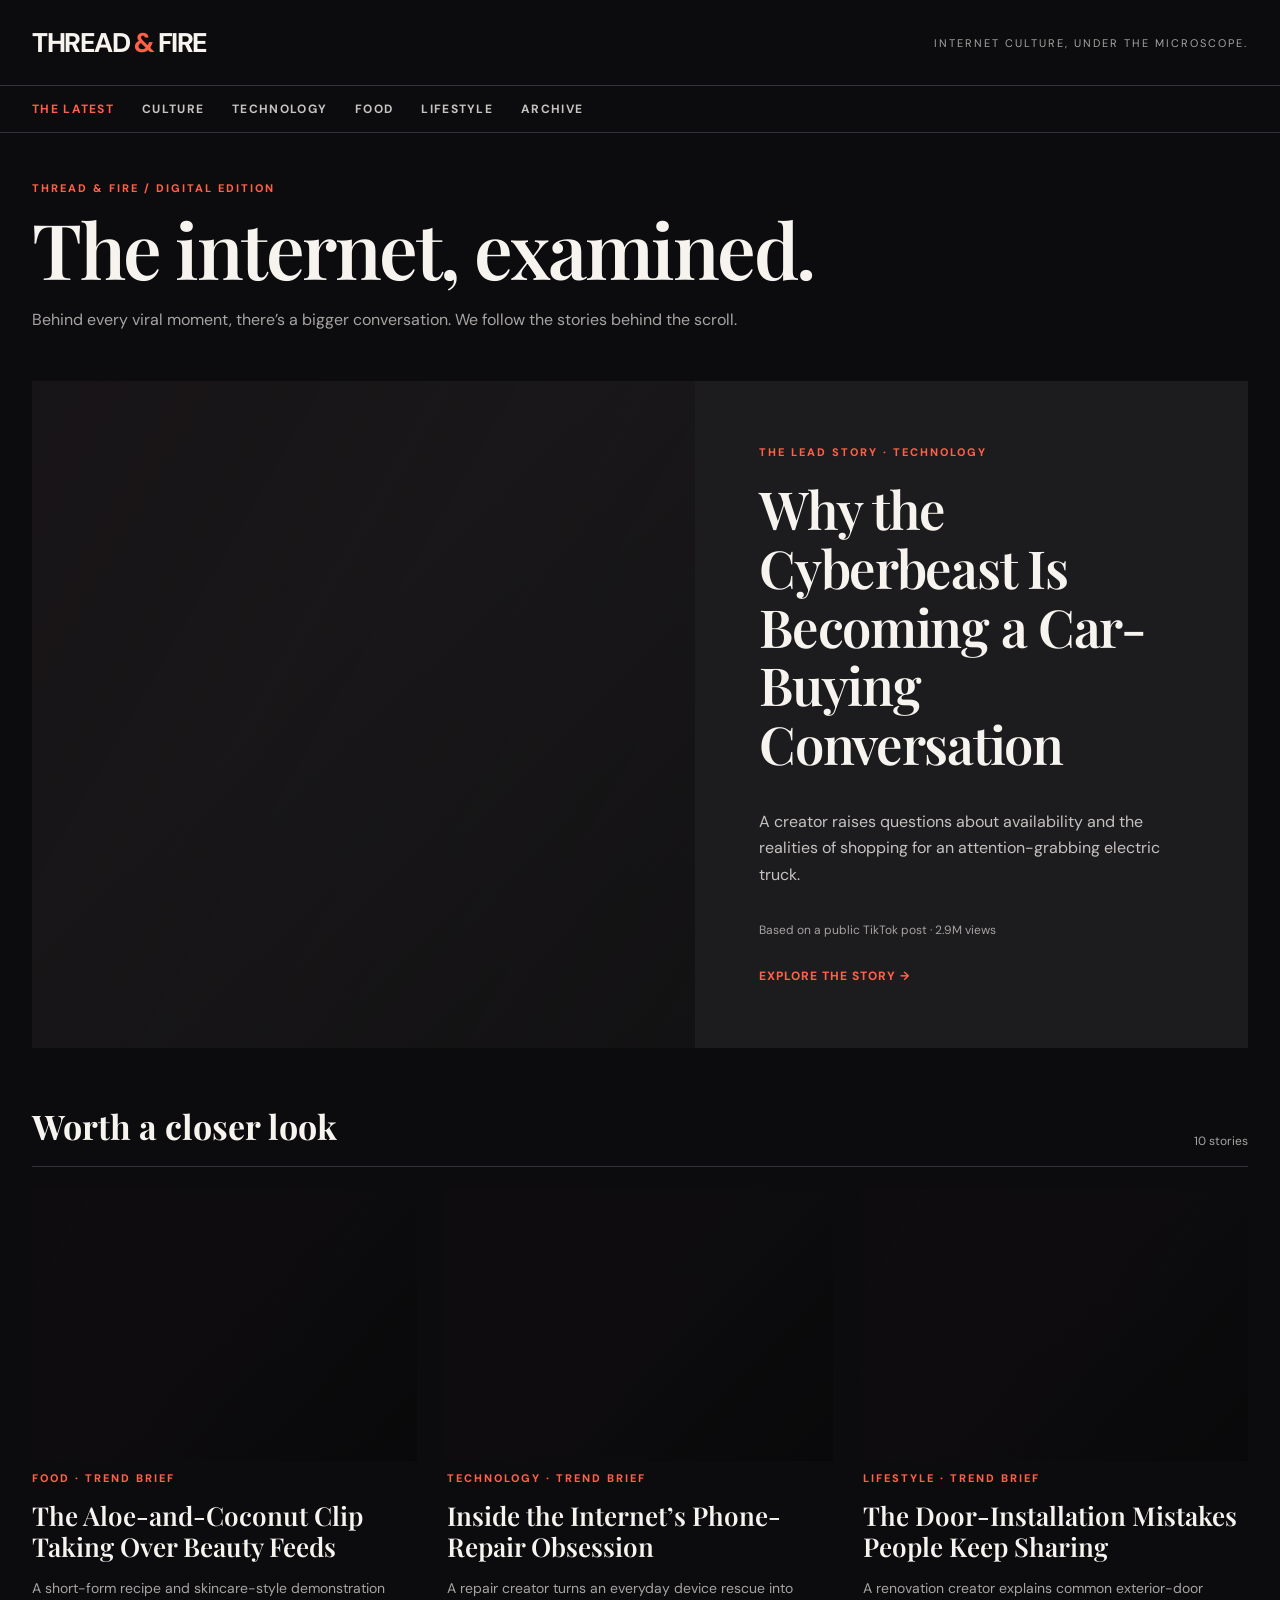
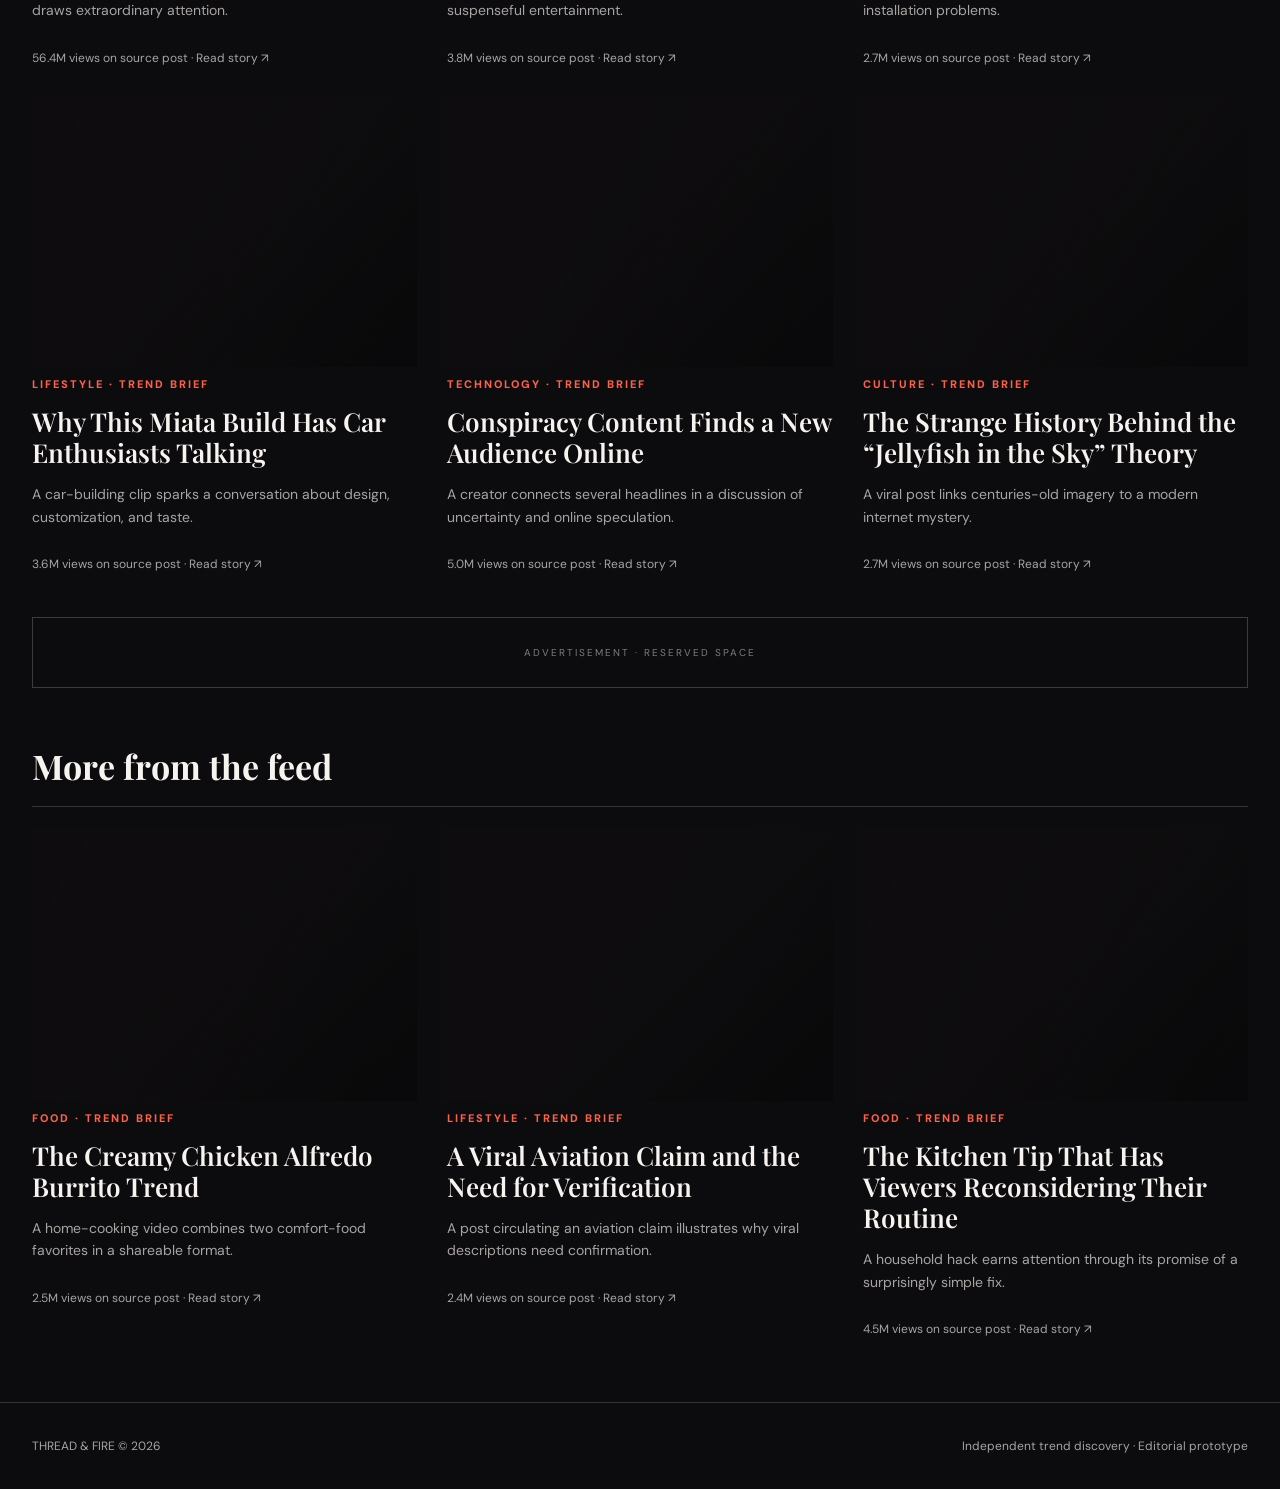
==== commit 3e958932: "Make story rendering resilient and enable seven-day archive" ====
--- a/index.html
+++ b/index.html
@@ -2,5 +2,5 @@
 @import url('https://fonts.googleapis.com/css2?family=DM+Sans:wght@400;500;600;700;800&family=Playfair+Display:wght@500;600;700&display=swap');
 :root{color-scheme:dark;--bg:#0c0c0e;--panel:#17171a;--line:#333337;--text:#f7f4f0;--muted:#a7a4a2;--fire:#ff6048}*{box-sizing:border-box}body{margin:0;background:var(--bg);color:var(--text);font-family:'DM Sans',Arial,sans-serif}a{color:inherit;text-decoration:none}button,select{font:inherit}button{cursor:pointer}.wrap{max-width:1320px;margin:auto;padding:0 32px}.mast{border-bottom:1px solid var(--line)}.mast .wrap{display:flex;align-items:center;justify-content:space-between;gap:20px;padding-top:25px;padding-bottom:25px}.logo{font-size:27px;font-weight:800;letter-spacing:-1.5px;white-space:nowrap}.logo em{color:var(--fire);font-style:normal}.strap{font-size:11px;letter-spacing:2px;color:var(--muted);text-transform:uppercase}.nav{border-bottom:1px solid var(--line)}.nav .wrap{display:flex;align-items:center;gap:28px;overflow-x:auto;padding-top:15px;padding-bottom:15px}.nav button{background:none;border:0;color:#c6c3c1;font-size:12px;font-weight:700;letter-spacing:1.3px;text-transform:uppercase;white-space:nowrap;padding:0}.nav button.active,.nav button:hover{color:var(--fire)}.eyebrow{color:var(--fire);font-weight:800;letter-spacing:2px;font-size:11px;text-transform:uppercase}.intro{padding-top:48px;padding-bottom:32px}.intro h1{font-family:'Playfair Display',Georgia,serif;font-size:clamp(42px,6vw,83px);font-weight:600;letter-spacing:-2.5px;line-height:1.08;margin:12px 0}.intro p{color:var(--muted);max-width:720px;line-height:1.7}.hero{display:grid;grid-template-columns:1.2fr 1fr;min-height:490px;background:#1c1b1d}.visual{background-size:cover;background-position:center;position:relative;min-height:260px}.visual:after{content:'';position:absolute;inset:0;background:linear-gradient(135deg,transparent 40%,#0005)}.hero-copy{padding:clamp(28px,5vw,70px);display:flex;flex-direction:column;justify-content:center}.hero h2{font-family:'Playfair Display',Georgia,serif;font-weight:600;font-size:clamp(35px,4.1vw,61px);line-height:1.12;letter-spacing:-1.3px;margin:20px 0}.summary{line-height:1.65;color:#c6c2c0}.meta{font-size:12px;color:var(--muted);margin-top:18px}.cta{margin-top:30px;display:inline-flex;align-items:center;gap:14px;font-weight:800;font-size:12px;letter-spacing:1px;text-transform:uppercase;color:var(--fire)}.section-head{display:flex;align-items:end;justify-content:space-between;gap:16px;margin:55px 0 22px;border-bottom:1px solid var(--line);padding-bottom:17px}.section-head h2{font-family:'Playfair Display',Georgia,serif;font-size:34px;margin:0}.section-head span{font-size:12px;color:var(--muted)}.stories{display:grid;grid-template-columns:repeat(3,minmax(0,1fr));gap:30px}.story{display:flex;flex-direction:column;gap:10px}.story .visual{aspect-ratio:1.42;min-height:0;transition:filter .2s}.story:hover .visual{filter:brightness(1.15)}.story h3{font-family:'Playfair Display',Georgia,serif;font-size:26px;font-weight:600;line-height:1.2;margin:5px 0}.story p{color:var(--muted);font-size:14px;line-height:1.6;margin:0}.ad{border:1px solid #3d3b3b;color:#7f7c7b;letter-spacing:2px;font-size:10px;text-align:center;padding:28px;margin:45px 0}.footer{border-top:1px solid var(--line);margin-top:65px;padding:35px 0;color:var(--muted);font-size:12px}.footer .wrap{display:flex;justify-content:space-between;gap:20px}.article{max-width:820px;margin:0 auto;padding:65px 24px}.back{color:var(--fire);font-size:12px;font-weight:800;text-transform:uppercase;letter-spacing:1px}.article h1{font-family:'Playfair Display',Georgia,serif;font-size:clamp(40px,6vw,76px);line-height:1.08;letter-spacing:-2px;font-weight:600;margin:16px 0 20px}.article .lead{font-size:20px;color:#ccc8c6;line-height:1.6}.article .visual{height:440px;margin:34px 0 8px}.credit{font-size:11px;color:var(--muted)}.article-body{font-size:17px;line-height:1.9;color:#dedad8}.article-body h2{font-family:'Playfair Display',Georgia,serif;color:white;font-size:30px}.note{border-left:3px solid var(--fire);padding:12px 20px;background:#1c1a1a;color:#c8c3c0;font-size:14px;line-height:1.6}.source{display:inline-block;color:var(--fire);font-weight:800;border-bottom:1px solid var(--fire);margin-top:15px}.empty{padding:50px 0;color:var(--muted)}@media(max-width:800px){.hero{grid-template-columns:1fr}.hero .visual{min-height:330px}.stories{grid-template-columns:repeat(2,1fr)}.strap{display:none}}@media(max-width:540px){.wrap{padding-left:19px;padding-right:19px}.stories{grid-template-columns:1fr}.intro{padding-top:32px}.hero .visual{min-height:250px}.article .visual{height:260px}.footer .wrap{flex-direction:column}}
 </style></head><body><header class="mast"><div class="wrap"><a href="#" class="logo">THREAD <em>&</em> FIRE</a><span class="strap">Internet culture, under the microscope.</span></div></header><nav class="nav"><div class="wrap" id="nav"><button data-filter="All" class="active">The Latest</button><button data-filter="Culture">Culture</button><button data-filter="Technology">Technology</button><button data-filter="Food">Food</button><button data-filter="Lifestyle">Lifestyle</button><button data-filter="Archive">Archive</button></div></nav><main id="app"><div class="wrap intro"><h1>The internet, examined.</h1><p>Stories behind the scroll. A fresh perspective on the moments moving online culture.</p></div></main><footer class="footer"><div class="wrap"><span>THREAD & FIRE © 2026</span><span>Independent trend discovery · Editorial prototype</span></div></footer><script>
-const $=s=>document.querySelector(s);let posts=[],filter='All';const esc=s=>String(s??'').replace(/[&<>"']/g,c=>({'&':'&amp;','<':'&lt;','>':'&gt;','"':'&quot;',"'":'&#39;'}[c]));const fmt=n=>n>=1e6?(n/1e6).toFixed(1)+'M':n>=1e3?(n/1e3).toFixed(1)+'K':String(n);const img=p=>`background-image:linear-gradient(120deg,#120d1080,#120d101a),url('${p.image}')`;function card(p){return `<a class="story" href="#story/${p.slug}"><div class="visual" style="${img(p)}"></div><div class="eyebrow">${esc(p.category)} · Trend brief</div><h3>${esc(p.headline)}</h3><p>${esc(p.excerpt)}</p><div class="meta">${fmt(p.views)} views on source post · Read story ↗</div></a>`}function home(){let list=filter==='All'||filter==='Archive'?posts:posts.filter(p=>p.category===filter);let hero=list[0];if(!hero){$('#app').innerHTML='<div class="wrap empty">No stories in this section yet.</div>';return}$('#app').innerHTML=`<div class="wrap"><section class="intro"><div class="eyebrow">Thread & Fire / Digital Edition</div><h1>${filter==='All'?'The internet, examined.':filter==='Archive'?'The archive.':esc(filter)+'.'}</h1><p>Behind every viral moment, there’s a bigger conversation. We follow the stories behind the scroll.</p></section><a href="#story/${hero.slug}" class="hero"><div class="visual" style="${img(hero)}"></div><div class="hero-copy"><div class="eyebrow">The lead story · ${esc(hero.category)}</div><h2>${esc(hero.headline)}</h2><p class="summary">${esc(hero.excerpt)}</p><div class="meta">Based on a public TikTok post · ${fmt(hero.views)} views</div><span class="cta">Explore the story →</span></div></a><div class="section-head"><h2>Worth a closer look</h2><span>${list.length} stories</span></div><section class="stories">${list.slice(1,7).map(card).join('')}</section><div class="ad">ADVERTISEMENT · RESERVED SPACE</div>${list.length>7?`<div class="section-head"><h2>More from the feed</h2></div><section class="stories">${list.slice(7).map(card).join('')}</section>`:''}</div>`}function article(p){$('#app').innerHTML=`<article class="article"><a class="back" href="#">← Back to the magazine</a><div class="eyebrow" style="margin-top:45px">${esc(p.category)} / Trend brief</div><h1>${esc(p.headline)}</h1><p class="lead">${esc(p.excerpt)}</p><div class="meta">Thread & Fire editorial preview · Source post: ${fmt(p.views)} views</div><div class="visual" style="${img(p)}"></div><div class="credit">Illustrative stock photography, not an image from the source video.</div><div class="article-body"><p>${esc(p.excerpt)} The original video was shared by ${esc(p.creator)} (@${esc(p.username)}), and has attracted approximately ${fmt(p.views)} views and ${fmt(p.likes)} likes according to the imported dataset.</p><h2>What sparked the conversation?</h2><p>The post's original caption reads: “${esc(p.description)}”</p><h2>What we know so far</h2><p>Our source dataset confirms that this public post was collected and provides engagement figures. It does not independently establish the accuracy of claims made in the video. Further reporting, corroboration and context are required before publishing a definitive news article.</p><div class="note"><strong>Editorial status:</strong> This is a working trend brief generated from imported source metadata, not a fully reported or fact-checked article.</div><a class="source" href="${esc(p.url)}" target="_blank" rel="noopener noreferrer">View original TikTok source ↗</a></div></article>`}function route(){let m=location.hash.match(/^#story\/(\d+)$/);if(m){let p=posts.find(x=>x.slug===m[1]);if(p)article(p);else home()}else home();window.scrollTo(0,0)}$('#nav').addEventListener('click',e=>{let b=e.target.closest('button[data-filter]');if(!b)return;filter=b.dataset.filter;document.querySelectorAll('#nav button').forEach(x=>x.classList.toggle('active',x===b));location.hash='';home();window.scrollTo(0,0)});window.addEventListener('hashchange',route);fetch('./feed.json').then(r=>{if(!r.ok)throw Error(r.status);return r.json()}).then(data=>{posts=data;route()}).catch(()=>{$('#app').innerHTML='<div class="wrap empty">Could not load feed.json. Publish the folder to a static web host or run a local web server.</div>'});
+const $=s=>document.querySelector(s);let posts=[],filter='All';const esc=s=>String(s??'').replace(/[&<>"']/g,c=>({'&':'&amp;','<':'&lt;','>':'&gt;','"':'&quot;',"'":'&#39;'}[c]));const fmt=n=>n>=1e6?(n/1e6).toFixed(1)+'M':n>=1e3?(n/1e3).toFixed(1)+'K':String(n);const safeUrl=value=>{try{const u=new URL(value);return u.protocol==='https:'?u.href:''}catch{return ''}};const img=p=>{const url=safeUrl(p.image);return url?'background-image:linear-gradient(120deg,#120d1080,#120d101a),url(&quot;'+esc(url)+'&quot;)':'background-image:linear-gradient(135deg,#5b2825,#17171a 70%)'};const normalize=p=>({...p,slug:String(p.slug||p.id||''),headline:p.headline||'Trend brief: '+String(p.description||'').replace(/\s+/g,' ').slice(0,100),excerpt:p.excerpt||'Explore the original creator’s post and the conversation around it.'});const inArchive=p=>{const date=Date.parse(p.publishedAt||p.importedAt||'');const age=Date.now()-date;return Number.isFinite(age)&&age>=0&&age<7*86400000};function card(p){return `<a class="story" href="#story/${p.slug}"><div class="visual" style="${img(p)}"></div><div class="eyebrow">${esc(p.category)} · Trend brief</div><h3>${esc(p.headline)}</h3><p>${esc(p.excerpt)}</p><div class="meta">${fmt(p.views)} views on source post · Read story ↗</div></a>`}function home(){let list=filter==='All'?posts:filter==='Archive'?posts.filter(inArchive):posts.filter(p=>p.category===filter);let hero=list[0];if(!hero){$('#app').innerHTML='<div class="wrap empty">No stories in this section yet. The archive displays stories from the past seven days.</div>';return}$('#app').innerHTML=`<div class="wrap"><section class="intro"><div class="eyebrow">Thread & Fire / Digital Edition</div><h1>${filter==='All'?'The internet, examined.':filter==='Archive'?'The archive.':esc(filter)+'.'}</h1><p>${filter==='Archive'?'Browse trend briefs from the past seven days.':'Behind every viral moment, there’s a bigger conversation. We follow the stories behind the scroll.'}</p></section><a href="#story/${hero.slug}" class="hero"><div class="visual" style="${img(hero)}"></div><div class="hero-copy"><div class="eyebrow">The lead story · ${esc(hero.category)}</div><h2>${esc(hero.headline)}</h2><p class="summary">${esc(hero.excerpt)}</p><div class="meta">Based on a public TikTok post · ${fmt(hero.views)} views</div><span class="cta">Explore the story →</span></div></a><div class="section-head"><h2>Worth a closer look</h2><span>${list.length} stories</span></div><section class="stories">${list.slice(1,7).map(card).join('')}</section><div class="ad">ADVERTISEMENT · RESERVED SPACE</div>${list.length>7?`<div class="section-head"><h2>More from the feed</h2></div><section class="stories">${list.slice(7).map(card).join('')}</section>`:''}</div>`}function article(p){$('#app').innerHTML=`<article class="article"><a class="back" href="#">← Back to the magazine</a><div class="eyebrow" style="margin-top:45px">${esc(p.category)} / Trend brief</div><h1>${esc(p.headline)}</h1><p class="lead">${esc(p.excerpt)}</p><div class="meta">Thread & Fire editorial preview · Source post: ${fmt(p.views)} views</div><div class="visual" style="${img(p)}"></div><div class="credit">Illustrative cover imagery, not an image from the source video.</div><div class="article-body"><p>${esc(p.excerpt)} The original video was shared by ${esc(p.creator)} (@${esc(p.username)}), and has attracted approximately ${fmt(p.views)} views and ${fmt(p.likes)} likes according to the imported dataset.</p><h2>What sparked the conversation?</h2><p>The post's original caption reads: “${esc(p.description)}”</p><h2>What we know so far</h2><p>Our source dataset confirms that this public post was collected and provides engagement figures. It does not independently establish the accuracy of claims made in the video. Further reporting, corroboration and context are required before publishing a definitive news article.</p><div class="note"><strong>Editorial status:</strong> This is a working trend brief generated from imported source metadata, not a fully reported or fact-checked article.</div><a class="source" href="${esc(safeUrl(p.url))}" target="_blank" rel="noopener noreferrer">View original TikTok source ↗</a></div></article>`}function route(){let m=location.hash.match(/^#story\/(\d+)$/);if(m){let p=posts.find(x=>x.slug===m[1]);if(p)article(p);else home()}else home();window.scrollTo(0,0)}$('#nav').addEventListener('click',e=>{let b=e.target.closest('button[data-filter]');if(!b)return;filter=b.dataset.filter;document.querySelectorAll('#nav button').forEach(x=>x.classList.toggle('active',x===b));location.hash='';home();window.scrollTo(0,0)});window.addEventListener('hashchange',route);fetch('./feed.json').then(r=>{if(!r.ok)throw Error(r.status);return r.json()}).then(data=>{if(!Array.isArray(data))throw Error('Invalid feed');posts=data.map(normalize).filter(p=>/^\d+$/.test(p.slug));route()}).catch(()=>{$('#app').innerHTML='<div class="wrap empty">Could not load feed.json. Publish the folder to a static web host or run a local web server.</div>'});
 </script></body></html>
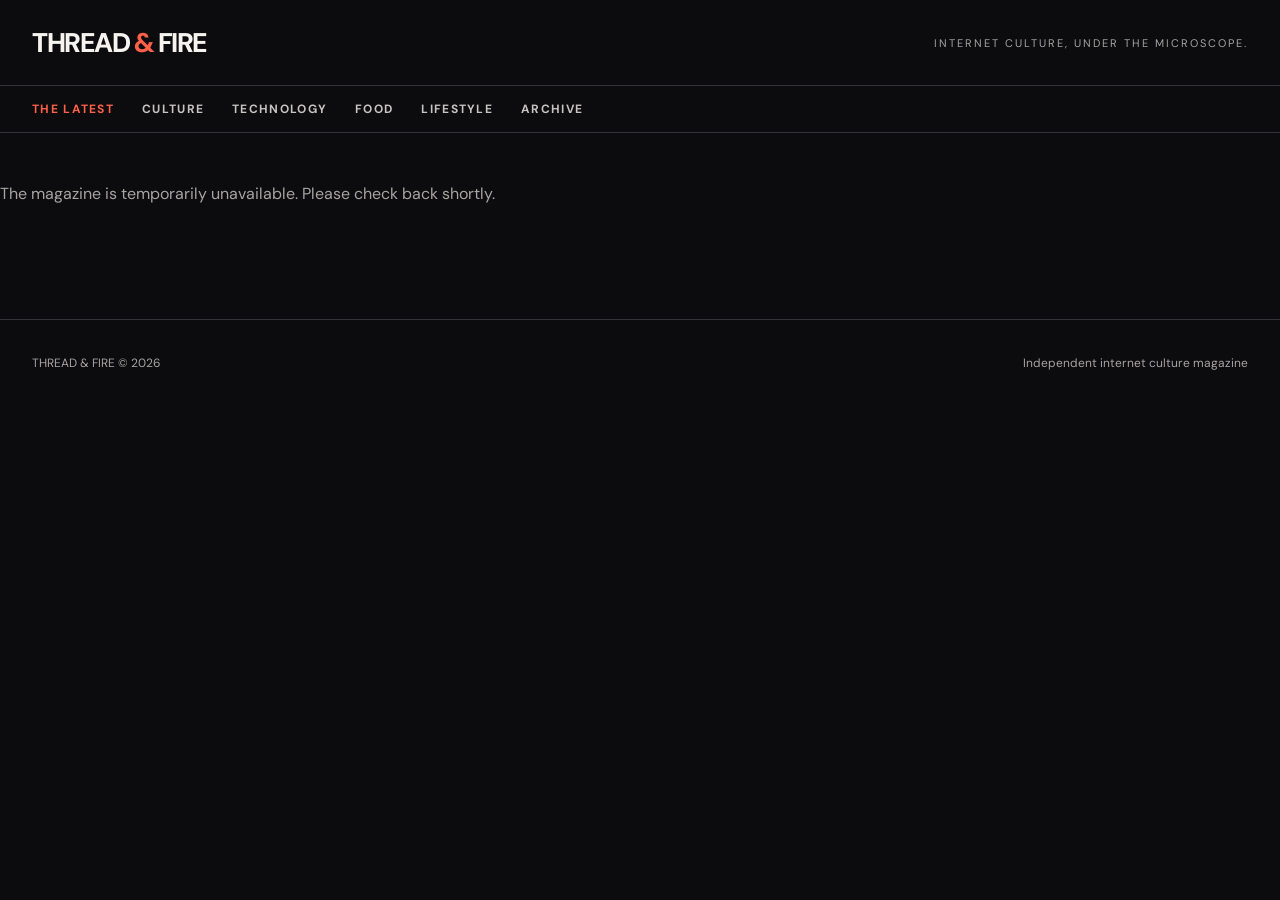
==== commit 2d16db45: "Render only editor-published articles from Supabase on public magazine" ====
--- a/index.html
+++ b/index.html
@@ -1,6 +1,25 @@
 <!doctype html><html lang="en"><head><meta charset="utf-8"><meta name="viewport" content="width=device-width,initial-scale=1"><meta name="theme-color" content="#0b0b0d"><title>Thread & Fire | The internet, examined.</title><style>
 @import url('https://fonts.googleapis.com/css2?family=DM+Sans:wght@400;500;600;700;800&family=Playfair+Display:wght@500;600;700&display=swap');
 :root{color-scheme:dark;--bg:#0c0c0e;--panel:#17171a;--line:#333337;--text:#f7f4f0;--muted:#a7a4a2;--fire:#ff6048}*{box-sizing:border-box}body{margin:0;background:var(--bg);color:var(--text);font-family:'DM Sans',Arial,sans-serif}a{color:inherit;text-decoration:none}button,select{font:inherit}button{cursor:pointer}.wrap{max-width:1320px;margin:auto;padding:0 32px}.mast{border-bottom:1px solid var(--line)}.mast .wrap{display:flex;align-items:center;justify-content:space-between;gap:20px;padding-top:25px;padding-bottom:25px}.logo{font-size:27px;font-weight:800;letter-spacing:-1.5px;white-space:nowrap}.logo em{color:var(--fire);font-style:normal}.strap{font-size:11px;letter-spacing:2px;color:var(--muted);text-transform:uppercase}.nav{border-bottom:1px solid var(--line)}.nav .wrap{display:flex;align-items:center;gap:28px;overflow-x:auto;padding-top:15px;padding-bottom:15px}.nav button{background:none;border:0;color:#c6c3c1;font-size:12px;font-weight:700;letter-spacing:1.3px;text-transform:uppercase;white-space:nowrap;padding:0}.nav button.active,.nav button:hover{color:var(--fire)}.eyebrow{color:var(--fire);font-weight:800;letter-spacing:2px;font-size:11px;text-transform:uppercase}.intro{padding-top:48px;padding-bottom:32px}.intro h1{font-family:'Playfair Display',Georgia,serif;font-size:clamp(42px,6vw,83px);font-weight:600;letter-spacing:-2.5px;line-height:1.08;margin:12px 0}.intro p{color:var(--muted);max-width:720px;line-height:1.7}.hero{display:grid;grid-template-columns:1.2fr 1fr;min-height:490px;background:#1c1b1d}.visual{background-size:cover;background-position:center;position:relative;min-height:260px}.visual:after{content:'';position:absolute;inset:0;background:linear-gradient(135deg,transparent 40%,#0005)}.hero-copy{padding:clamp(28px,5vw,70px);display:flex;flex-direction:column;justify-content:center}.hero h2{font-family:'Playfair Display',Georgia,serif;font-weight:600;font-size:clamp(35px,4.1vw,61px);line-height:1.12;letter-spacing:-1.3px;margin:20px 0}.summary{line-height:1.65;color:#c6c2c0}.meta{font-size:12px;color:var(--muted);margin-top:18px}.cta{margin-top:30px;display:inline-flex;align-items:center;gap:14px;font-weight:800;font-size:12px;letter-spacing:1px;text-transform:uppercase;color:var(--fire)}.section-head{display:flex;align-items:end;justify-content:space-between;gap:16px;margin:55px 0 22px;border-bottom:1px solid var(--line);padding-bottom:17px}.section-head h2{font-family:'Playfair Display',Georgia,serif;font-size:34px;margin:0}.section-head span{font-size:12px;color:var(--muted)}.stories{display:grid;grid-template-columns:repeat(3,minmax(0,1fr));gap:30px}.story{display:flex;flex-direction:column;gap:10px}.story .visual{aspect-ratio:1.42;min-height:0;transition:filter .2s}.story:hover .visual{filter:brightness(1.15)}.story h3{font-family:'Playfair Display',Georgia,serif;font-size:26px;font-weight:600;line-height:1.2;margin:5px 0}.story p{color:var(--muted);font-size:14px;line-height:1.6;margin:0}.ad{border:1px solid #3d3b3b;color:#7f7c7b;letter-spacing:2px;font-size:10px;text-align:center;padding:28px;margin:45px 0}.footer{border-top:1px solid var(--line);margin-top:65px;padding:35px 0;color:var(--muted);font-size:12px}.footer .wrap{display:flex;justify-content:space-between;gap:20px}.article{max-width:820px;margin:0 auto;padding:65px 24px}.back{color:var(--fire);font-size:12px;font-weight:800;text-transform:uppercase;letter-spacing:1px}.article h1{font-family:'Playfair Display',Georgia,serif;font-size:clamp(40px,6vw,76px);line-height:1.08;letter-spacing:-2px;font-weight:600;margin:16px 0 20px}.article .lead{font-size:20px;color:#ccc8c6;line-height:1.6}.article .visual{height:440px;margin:34px 0 8px}.credit{font-size:11px;color:var(--muted)}.article-body{font-size:17px;line-height:1.9;color:#dedad8}.article-body h2{font-family:'Playfair Display',Georgia,serif;color:white;font-size:30px}.note{border-left:3px solid var(--fire);padding:12px 20px;background:#1c1a1a;color:#c8c3c0;font-size:14px;line-height:1.6}.source{display:inline-block;color:var(--fire);font-weight:800;border-bottom:1px solid var(--fire);margin-top:15px}.empty{padding:50px 0;color:var(--muted)}@media(max-width:800px){.hero{grid-template-columns:1fr}.hero .visual{min-height:330px}.stories{grid-template-columns:repeat(2,1fr)}.strap{display:none}}@media(max-width:540px){.wrap{padding-left:19px;padding-right:19px}.stories{grid-template-columns:1fr}.intro{padding-top:32px}.hero .visual{min-height:250px}.article .visual{height:260px}.footer .wrap{flex-direction:column}}
-</style></head><body><header class="mast"><div class="wrap"><a href="#" class="logo">THREAD <em>&</em> FIRE</a><span class="strap">Internet culture, under the microscope.</span></div></header><nav class="nav"><div class="wrap" id="nav"><button data-filter="All" class="active">The Latest</button><button data-filter="Culture">Culture</button><button data-filter="Technology">Technology</button><button data-filter="Food">Food</button><button data-filter="Lifestyle">Lifestyle</button><button data-filter="Archive">Archive</button></div></nav><main id="app"><div class="wrap intro"><h1>The internet, examined.</h1><p>Stories behind the scroll. A fresh perspective on the moments moving online culture.</p></div></main><footer class="footer"><div class="wrap"><span>THREAD & FIRE © 2026</span><span>Independent trend discovery · Editorial prototype</span></div></footer><script>
-const $=s=>document.querySelector(s);let posts=[],filter='All';const esc=s=>String(s??'').replace(/[&<>"']/g,c=>({'&':'&amp;','<':'&lt;','>':'&gt;','"':'&quot;',"'":'&#39;'}[c]));const fmt=n=>n>=1e6?(n/1e6).toFixed(1)+'M':n>=1e3?(n/1e3).toFixed(1)+'K':String(n);const safeUrl=value=>{try{const u=new URL(value);return u.protocol==='https:'?u.href:''}catch{return ''}};const img=p=>{const url=safeUrl(p.image);return url?'background-image:linear-gradient(120deg,#120d1080,#120d101a),url(&quot;'+esc(url)+'&quot;)':'background-image:linear-gradient(135deg,#5b2825,#17171a 70%)'};const normalize=p=>({...p,slug:String(p.slug||p.id||''),headline:p.headline||'Trend brief: '+String(p.description||'').replace(/\s+/g,' ').slice(0,100),excerpt:p.excerpt||'Explore the original creator’s post and the conversation around it.'});const inArchive=p=>{const date=Date.parse(p.publishedAt||p.importedAt||'');const age=Date.now()-date;return Number.isFinite(age)&&age>=0&&age<7*86400000};function card(p){return `<a class="story" href="#story/${p.slug}"><div class="visual" style="${img(p)}"></div><div class="eyebrow">${esc(p.category)} · Trend brief</div><h3>${esc(p.headline)}</h3><p>${esc(p.excerpt)}</p><div class="meta">${fmt(p.views)} views on source post · Read story ↗</div></a>`}function home(){let list=filter==='All'?posts:filter==='Archive'?posts.filter(inArchive):posts.filter(p=>p.category===filter);let hero=list[0];if(!hero){$('#app').innerHTML='<div class="wrap empty">No stories in this section yet. The archive displays stories from the past seven days.</div>';return}$('#app').innerHTML=`<div class="wrap"><section class="intro"><div class="eyebrow">Thread & Fire / Digital Edition</div><h1>${filter==='All'?'The internet, examined.':filter==='Archive'?'The archive.':esc(filter)+'.'}</h1><p>${filter==='Archive'?'Browse trend briefs from the past seven days.':'Behind every viral moment, there’s a bigger conversation. We follow the stories behind the scroll.'}</p></section><a href="#story/${hero.slug}" class="hero"><div class="visual" style="${img(hero)}"></div><div class="hero-copy"><div class="eyebrow">The lead story · ${esc(hero.category)}</div><h2>${esc(hero.headline)}</h2><p class="summary">${esc(hero.excerpt)}</p><div class="meta">Based on a public TikTok post · ${fmt(hero.views)} views</div><span class="cta">Explore the story →</span></div></a><div class="section-head"><h2>Worth a closer look</h2><span>${list.length} stories</span></div><section class="stories">${list.slice(1,7).map(card).join('')}</section><div class="ad">ADVERTISEMENT · RESERVED SPACE</div>${list.length>7?`<div class="section-head"><h2>More from the feed</h2></div><section class="stories">${list.slice(7).map(card).join('')}</section>`:''}</div>`}function article(p){$('#app').innerHTML=`<article class="article"><a class="back" href="#">← Back to the magazine</a><div class="eyebrow" style="margin-top:45px">${esc(p.category)} / Trend brief</div><h1>${esc(p.headline)}</h1><p class="lead">${esc(p.excerpt)}</p><div class="meta">Thread & Fire editorial preview · Source post: ${fmt(p.views)} views</div><div class="visual" style="${img(p)}"></div><div class="credit">Illustrative cover imagery, not an image from the source video.</div><div class="article-body"><p>${esc(p.excerpt)} The original video was shared by ${esc(p.creator)} (@${esc(p.username)}), and has attracted approximately ${fmt(p.views)} views and ${fmt(p.likes)} likes according to the imported dataset.</p><h2>What sparked the conversation?</h2><p>The post's original caption reads: “${esc(p.description)}”</p><h2>What we know so far</h2><p>Our source dataset confirms that this public post was collected and provides engagement figures. It does not independently establish the accuracy of claims made in the video. Further reporting, corroboration and context are required before publishing a definitive news article.</p><div class="note"><strong>Editorial status:</strong> This is a working trend brief generated from imported source metadata, not a fully reported or fact-checked article.</div><a class="source" href="${esc(safeUrl(p.url))}" target="_blank" rel="noopener noreferrer">View original TikTok source ↗</a></div></article>`}function route(){let m=location.hash.match(/^#story\/(\d+)$/);if(m){let p=posts.find(x=>x.slug===m[1]);if(p)article(p);else home()}else home();window.scrollTo(0,0)}$('#nav').addEventListener('click',e=>{let b=e.target.closest('button[data-filter]');if(!b)return;filter=b.dataset.filter;document.querySelectorAll('#nav button').forEach(x=>x.classList.toggle('active',x===b));location.hash='';home();window.scrollTo(0,0)});window.addEventListener('hashchange',route);fetch('./feed.json').then(r=>{if(!r.ok)throw Error(r.status);return r.json()}).then(data=>{if(!Array.isArray(data))throw Error('Invalid feed');posts=data.map(normalize).filter(p=>/^\d+$/.test(p.slug));route()}).catch(()=>{$('#app').innerHTML='<div class="wrap empty">Could not load feed.json. Publish the folder to a static web host or run a local web server.</div>'});
+.editorial-visual{min-height:180px;background:radial-gradient(ellipse at 20% 20%,#864034 0%,#2b1c20 45%,#111114 95%);display:flex;flex-direction:column;align-items:center;justify-content:center;padding:18px;text-align:center;gap:12px}.editorial-visual span{font-size:11px;text-transform:uppercase;letter-spacing:3px;color:#e4b6a9}.editorial-visual strong{font-size:clamp(23px,4vw,54px);letter-spacing:-1.3px;z-index:1}.editorial-visual em{color:var(--fire);font-style:normal}.story .editorial-visual{min-height:0}.story .editorial-visual strong{font-size:24px}.article-body a{color:var(--fire);text-decoration:underline;overflow-wrap:anywhere}.source-list li{margin-bottom:10px}</style></head><body><header class="mast"><div class="wrap"><a href="#" class="logo">THREAD <em>&</em> FIRE</a><span class="strap">Internet culture, under the microscope.</span></div></header><nav class="nav"><div class="wrap" id="nav"><button data-filter="All" class="active">The Latest</button><button data-filter="Culture">Culture</button><button data-filter="Technology">Technology</button><button data-filter="Food">Food</button><button data-filter="Lifestyle">Lifestyle</button><button data-filter="Archive">Archive</button></div></nav><main id="app"><div class="wrap intro"><h1>The internet, examined.</h1><p>Stories behind the scroll. A fresh perspective on the moments moving online culture.</p></div></main><footer class="footer"><div class="wrap"><span>THREAD & FIRE © 2026</span><span>Independent internet culture magazine</span></div></footer><script>
+const $=s=>document.querySelector(s);
+const db='https://zukrfvefqtfuwsoygysx.supabase.co';
+const key='sb_publishable_le9NDP8ZVLCJF42DAWwK0g_wr62CrfB';
+let posts=[],filter='All';
+const esc=s=>String(s??'').replace(/[&<>"']/g,c=>({'&':'&amp;','<':'&lt;','>':'&gt;','"':'&quot;',"'":'&#39;'}[c]));
+const safeUrl=value=>{try{const u=new URL(value);return u.protocol==='https:'&&!u.username&&!u.password?u.href:''}catch{return ''}};
+const fmtDate=value=>new Date(value).toLocaleDateString('en-US',{month:'long',day:'numeric',year:'numeric'});
+const inArchive=p=>{const age=Date.now()-Date.parse(p.published_at);return Number.isFinite(age)&&age>=0&&age<7*86400000};
+function visual(p){return '<div class="visual editorial-visual"><span>'+esc(p.category)+'</span><strong>THREAD <em>&amp;</em> FIRE</strong></div>'}
+function card(p){return '<a class="story" href="#story/'+esc(p.slug)+'">'+visual(p)+'<div class="eyebrow">'+esc(p.category)+' · Editorial</div><h3>'+esc(p.headline)+'</h3><p>'+esc(p.excerpt)+'</p><div class="meta">'+esc(fmtDate(p.published_at))+' · Read story ↗</div></a>'}
+function home(){const list=filter==='All'?posts:filter==='Archive'?posts.filter(inArchive):posts.filter(p=>p.category===filter);const hero=list[0];const heading=filter==='All'?'The internet, examined.':filter==='Archive'?'The archive.':filter+'.';const intro='<section class="intro"><div class="eyebrow">Thread &amp; Fire / Digital Edition</div><h1>'+esc(heading)+'</h1><p>Behind every viral moment, there’s a bigger conversation. We follow the stories behind the scroll.</p></section>';
+if(!hero){$('#app').innerHTML='<div class="wrap">'+intro+'<div class="empty">No published stories in this section yet. Check back soon.</div></div>';return}
+$('#app').innerHTML='<div class="wrap">'+intro+'<a href="#story/'+esc(hero.slug)+'" class="hero">'+visual(hero)+'<div class="hero-copy"><div class="eyebrow">The lead story · '+esc(hero.category)+'</div><h2>'+esc(hero.headline)+'</h2><p class="summary">'+esc(hero.excerpt)+'</p><div class="meta">'+esc(fmtDate(hero.published_at))+'</div><span class="cta">Explore the story →</span></div></a>'+(list.length>1?'<div class="section-head"><h2>Worth a closer look</h2><span>'+list.length+' stories</span></div><section class="stories">'+list.slice(1).map(card).join('')+'</section>':'')+'<div class="ad">ADVERTISEMENT · RESERVED SPACE</div></div>'}
+function inlineLinks(text){let out='',offset=0;for(const m of String(text).matchAll(/\[([^\]\n]+)\]\((https:\/\/[^\s)]+)\)/g)){out+=esc(text.slice(offset,m.index));const url=safeUrl(m[2]);out+=url?'<a href="'+esc(url)+'" target="_blank" rel="noopener noreferrer">'+esc(m[1])+'</a>':esc(m[0]);offset=m.index+m[0].length}return out+esc(text.slice(offset))}
+function article(p){const body=String(p.body||'').split(/\n\s*\n/).filter(x=>x.trim()).map(x=>'<p>'+inlineLinks(x.trim()).replace(/\n/g,'<br>')+'</p>').join('');const sources=(Array.isArray(p.sources)?p.sources:[]).filter(s=>safeUrl(s.url)).map(s=>'<li><a href="'+esc(safeUrl(s.url))+'" target="_blank" rel="noopener noreferrer">'+esc(s.title||'Source')+' ↗</a></li>').join('');$('#app').innerHTML='<article class="article"><a class="back" href="#">← Back to the magazine</a><div class="eyebrow" style="margin-top:45px">'+esc(p.category)+' / Editorial</div><h1>'+esc(p.headline)+'</h1><p class="lead">'+esc(p.excerpt)+'</p><div class="meta">Thread &amp; Fire · '+esc(fmtDate(p.published_at))+'</div>'+visual(p)+'<div class="article-body">'+body+(sources?'<h2>Sources</h2><ul class="source-list">'+sources+'</ul>':'')+'</div></article>'}
+function route(){const m=location.hash.match(/^#story\/([a-z0-9-]+)$/);if(m){const p=posts.find(x=>x.slug===m[1]);if(p)article(p);else $('#app').innerHTML='<div class="wrap empty"><p>This article is not available.</p><a class="back" href="#">← Back to the magazine</a></div>'}else home();window.scrollTo(0,0)}
+$('#nav').addEventListener('click',e=>{const b=e.target.closest('button[data-filter]');if(!b)return;filter=b.dataset.filter;document.querySelectorAll('#nav button').forEach(x=>x.classList.toggle('active',x===b));location.hash='';home();window.scrollTo(0,0)});
+window.addEventListener('hashchange',route);
+async function load(){try{const r=await fetch(db+'/rest/v1/published_articles?select=slug,headline,excerpt,body,category,sources,published_at&order=published_at.desc&limit=100',{headers:{apikey:key,Accept:'application/json'},cache:'no-store',redirect:'error'});if(!r.ok)throw Error(r.status);const data=await r.json();if(!Array.isArray(data))throw Error('Invalid feed');posts=data.filter(p=>/^[a-z0-9-]+$/.test(p.slug));route()}catch{$('#app').innerHTML='<div class="wrap empty">The magazine is temporarily unavailable. Please check back shortly.</div>'}}
+load();
 </script></body></html>
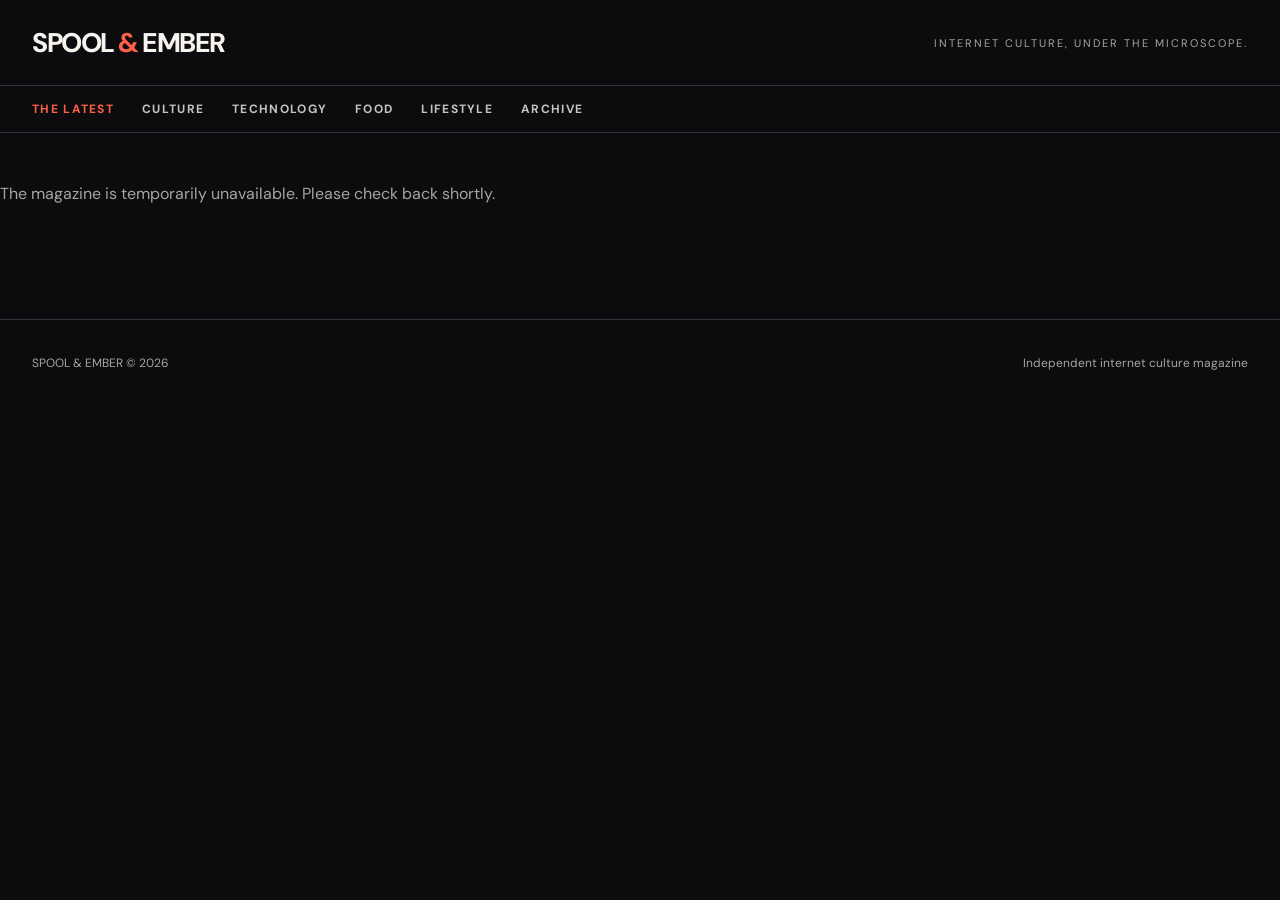
==== commit d0d148de: "Rebrand publication as Spool & Ember" ====
--- a/index.html
+++ b/index.html
@@ -1,7 +1,7 @@
-<!doctype html><html lang="en"><head><meta charset="utf-8"><meta name="viewport" content="width=device-width,initial-scale=1"><meta name="theme-color" content="#0b0b0d"><title>Thread & Fire | The internet, examined.</title><style>
+<!doctype html><html lang="en"><head><meta charset="utf-8"><meta name="viewport" content="width=device-width,initial-scale=1"><meta name="theme-color" content="#0b0b0d"><title>Spool & Ember | The internet, examined.</title><style>
 @import url('https://fonts.googleapis.com/css2?family=DM+Sans:wght@400;500;600;700;800&family=Playfair+Display:wght@500;600;700&display=swap');
 :root{color-scheme:dark;--bg:#0c0c0e;--panel:#17171a;--line:#333337;--text:#f7f4f0;--muted:#a7a4a2;--fire:#ff6048}*{box-sizing:border-box}body{margin:0;background:var(--bg);color:var(--text);font-family:'DM Sans',Arial,sans-serif}a{color:inherit;text-decoration:none}button,select{font:inherit}button{cursor:pointer}.wrap{max-width:1320px;margin:auto;padding:0 32px}.mast{border-bottom:1px solid var(--line)}.mast .wrap{display:flex;align-items:center;justify-content:space-between;gap:20px;padding-top:25px;padding-bottom:25px}.logo{font-size:27px;font-weight:800;letter-spacing:-1.5px;white-space:nowrap}.logo em{color:var(--fire);font-style:normal}.strap{font-size:11px;letter-spacing:2px;color:var(--muted);text-transform:uppercase}.nav{border-bottom:1px solid var(--line)}.nav .wrap{display:flex;align-items:center;gap:28px;overflow-x:auto;padding-top:15px;padding-bottom:15px}.nav button{background:none;border:0;color:#c6c3c1;font-size:12px;font-weight:700;letter-spacing:1.3px;text-transform:uppercase;white-space:nowrap;padding:0}.nav button.active,.nav button:hover{color:var(--fire)}.eyebrow{color:var(--fire);font-weight:800;letter-spacing:2px;font-size:11px;text-transform:uppercase}.intro{padding-top:48px;padding-bottom:32px}.intro h1{font-family:'Playfair Display',Georgia,serif;font-size:clamp(42px,6vw,83px);font-weight:600;letter-spacing:-2.5px;line-height:1.08;margin:12px 0}.intro p{color:var(--muted);max-width:720px;line-height:1.7}.hero{display:grid;grid-template-columns:1.2fr 1fr;min-height:490px;background:#1c1b1d}.visual{background-size:cover;background-position:center;position:relative;min-height:260px}.visual:after{content:'';position:absolute;inset:0;background:linear-gradient(135deg,transparent 40%,#0005)}.hero-copy{padding:clamp(28px,5vw,70px);display:flex;flex-direction:column;justify-content:center}.hero h2{font-family:'Playfair Display',Georgia,serif;font-weight:600;font-size:clamp(35px,4.1vw,61px);line-height:1.12;letter-spacing:-1.3px;margin:20px 0}.summary{line-height:1.65;color:#c6c2c0}.meta{font-size:12px;color:var(--muted);margin-top:18px}.cta{margin-top:30px;display:inline-flex;align-items:center;gap:14px;font-weight:800;font-size:12px;letter-spacing:1px;text-transform:uppercase;color:var(--fire)}.section-head{display:flex;align-items:end;justify-content:space-between;gap:16px;margin:55px 0 22px;border-bottom:1px solid var(--line);padding-bottom:17px}.section-head h2{font-family:'Playfair Display',Georgia,serif;font-size:34px;margin:0}.section-head span{font-size:12px;color:var(--muted)}.stories{display:grid;grid-template-columns:repeat(3,minmax(0,1fr));gap:30px}.story{display:flex;flex-direction:column;gap:10px}.story .visual{aspect-ratio:1.42;min-height:0;transition:filter .2s}.story:hover .visual{filter:brightness(1.15)}.story h3{font-family:'Playfair Display',Georgia,serif;font-size:26px;font-weight:600;line-height:1.2;margin:5px 0}.story p{color:var(--muted);font-size:14px;line-height:1.6;margin:0}.ad{border:1px solid #3d3b3b;color:#7f7c7b;letter-spacing:2px;font-size:10px;text-align:center;padding:28px;margin:45px 0}.footer{border-top:1px solid var(--line);margin-top:65px;padding:35px 0;color:var(--muted);font-size:12px}.footer .wrap{display:flex;justify-content:space-between;gap:20px}.article{max-width:820px;margin:0 auto;padding:65px 24px}.back{color:var(--fire);font-size:12px;font-weight:800;text-transform:uppercase;letter-spacing:1px}.article h1{font-family:'Playfair Display',Georgia,serif;font-size:clamp(40px,6vw,76px);line-height:1.08;letter-spacing:-2px;font-weight:600;margin:16px 0 20px}.article .lead{font-size:20px;color:#ccc8c6;line-height:1.6}.article .visual{height:440px;margin:34px 0 8px}.credit{font-size:11px;color:var(--muted)}.article-body{font-size:17px;line-height:1.9;color:#dedad8}.article-body h2{font-family:'Playfair Display',Georgia,serif;color:white;font-size:30px}.note{border-left:3px solid var(--fire);padding:12px 20px;background:#1c1a1a;color:#c8c3c0;font-size:14px;line-height:1.6}.source{display:inline-block;color:var(--fire);font-weight:800;border-bottom:1px solid var(--fire);margin-top:15px}.empty{padding:50px 0;color:var(--muted)}@media(max-width:800px){.hero{grid-template-columns:1fr}.hero .visual{min-height:330px}.stories{grid-template-columns:repeat(2,1fr)}.strap{display:none}}@media(max-width:540px){.wrap{padding-left:19px;padding-right:19px}.stories{grid-template-columns:1fr}.intro{padding-top:32px}.hero .visual{min-height:250px}.article .visual{height:260px}.footer .wrap{flex-direction:column}}
-.editorial-visual{min-height:180px;background:radial-gradient(ellipse at 20% 20%,#864034 0%,#2b1c20 45%,#111114 95%);display:flex;flex-direction:column;align-items:center;justify-content:center;padding:18px;text-align:center;gap:12px}.editorial-visual span{font-size:11px;text-transform:uppercase;letter-spacing:3px;color:#e4b6a9}.editorial-visual strong{font-size:clamp(23px,4vw,54px);letter-spacing:-1.3px;z-index:1}.editorial-visual em{color:var(--fire);font-style:normal}.story .editorial-visual{min-height:0}.story .editorial-visual strong{font-size:24px}.article-body a{color:var(--fire);text-decoration:underline;overflow-wrap:anywhere}.source-list li{margin-bottom:10px}</style></head><body><header class="mast"><div class="wrap"><a href="#" class="logo">THREAD <em>&</em> FIRE</a><span class="strap">Internet culture, under the microscope.</span></div></header><nav class="nav"><div class="wrap" id="nav"><button data-filter="All" class="active">The Latest</button><button data-filter="Culture">Culture</button><button data-filter="Technology">Technology</button><button data-filter="Food">Food</button><button data-filter="Lifestyle">Lifestyle</button><button data-filter="Archive">Archive</button></div></nav><main id="app"><div class="wrap intro"><h1>The internet, examined.</h1><p>Stories behind the scroll. A fresh perspective on the moments moving online culture.</p></div></main><footer class="footer"><div class="wrap"><span>THREAD & FIRE © 2026</span><span>Independent internet culture magazine</span></div></footer><script>
+.editorial-visual{min-height:180px;background:radial-gradient(ellipse at 20% 20%,#864034 0%,#2b1c20 45%,#111114 95%);display:flex;flex-direction:column;align-items:center;justify-content:center;padding:18px;text-align:center;gap:12px}.editorial-visual span{font-size:11px;text-transform:uppercase;letter-spacing:3px;color:#e4b6a9}.editorial-visual strong{font-size:clamp(23px,4vw,54px);letter-spacing:-1.3px;z-index:1}.editorial-visual em{color:var(--fire);font-style:normal}.story .editorial-visual{min-height:0}.story .editorial-visual strong{font-size:24px}.article-body a{color:var(--fire);text-decoration:underline;overflow-wrap:anywhere}.source-list li{margin-bottom:10px}</style></head><body><header class="mast"><div class="wrap"><a href="#" class="logo">SPOOL <em>&</em> EMBER</a><span class="strap">Internet culture, under the microscope.</span></div></header><nav class="nav"><div class="wrap" id="nav"><button data-filter="All" class="active">The Latest</button><button data-filter="Culture">Culture</button><button data-filter="Technology">Technology</button><button data-filter="Food">Food</button><button data-filter="Lifestyle">Lifestyle</button><button data-filter="Archive">Archive</button></div></nav><main id="app"><div class="wrap intro"><h1>The internet, examined.</h1><p>Stories behind the scroll. A fresh perspective on the moments moving online culture.</p></div></main><footer class="footer"><div class="wrap"><span>SPOOL & EMBER © 2026</span><span>Independent internet culture magazine</span></div></footer><script>
 const $=s=>document.querySelector(s);
 const db='https://zukrfvefqtfuwsoygysx.supabase.co';
 const key='sb_publishable_le9NDP8ZVLCJF42DAWwK0g_wr62CrfB';
@@ -10,13 +10,13 @@
 const safeUrl=value=>{try{const u=new URL(value);return u.protocol==='https:'&&!u.username&&!u.password?u.href:''}catch{return ''}};
 const fmtDate=value=>new Date(value).toLocaleDateString('en-US',{month:'long',day:'numeric',year:'numeric'});
 const inArchive=p=>{const age=Date.now()-Date.parse(p.published_at);return Number.isFinite(age)&&age>=0&&age<7*86400000};
-function visual(p){return '<div class="visual editorial-visual"><span>'+esc(p.category)+'</span><strong>THREAD <em>&amp;</em> FIRE</strong></div>'}
+function visual(p){return '<div class="visual editorial-visual"><span>'+esc(p.category)+'</span><strong>SPOOL <em>&amp;</em> EMBER</strong></div>'}
 function card(p){return '<a class="story" href="#story/'+esc(p.slug)+'">'+visual(p)+'<div class="eyebrow">'+esc(p.category)+' · Editorial</div><h3>'+esc(p.headline)+'</h3><p>'+esc(p.excerpt)+'</p><div class="meta">'+esc(fmtDate(p.published_at))+' · Read story ↗</div></a>'}
-function home(){const list=filter==='All'?posts:filter==='Archive'?posts.filter(inArchive):posts.filter(p=>p.category===filter);const hero=list[0];const heading=filter==='All'?'The internet, examined.':filter==='Archive'?'The archive.':filter+'.';const intro='<section class="intro"><div class="eyebrow">Thread &amp; Fire / Digital Edition</div><h1>'+esc(heading)+'</h1><p>Behind every viral moment, there’s a bigger conversation. We follow the stories behind the scroll.</p></section>';
+function home(){const list=filter==='All'?posts:filter==='Archive'?posts.filter(inArchive):posts.filter(p=>p.category===filter);const hero=list[0];const heading=filter==='All'?'The internet, examined.':filter==='Archive'?'The archive.':filter+'.';const intro='<section class="intro"><div class="eyebrow">Spool &amp; Ember / Digital Edition</div><h1>'+esc(heading)+'</h1><p>Behind every viral moment, there’s a bigger conversation. We follow the stories behind the scroll.</p></section>';
 if(!hero){$('#app').innerHTML='<div class="wrap">'+intro+'<div class="empty">No published stories in this section yet. Check back soon.</div></div>';return}
 $('#app').innerHTML='<div class="wrap">'+intro+'<a href="#story/'+esc(hero.slug)+'" class="hero">'+visual(hero)+'<div class="hero-copy"><div class="eyebrow">The lead story · '+esc(hero.category)+'</div><h2>'+esc(hero.headline)+'</h2><p class="summary">'+esc(hero.excerpt)+'</p><div class="meta">'+esc(fmtDate(hero.published_at))+'</div><span class="cta">Explore the story →</span></div></a>'+(list.length>1?'<div class="section-head"><h2>Worth a closer look</h2><span>'+list.length+' stories</span></div><section class="stories">'+list.slice(1).map(card).join('')+'</section>':'')+'<div class="ad">ADVERTISEMENT · RESERVED SPACE</div></div>'}
 function inlineLinks(text){let out='',offset=0;for(const m of String(text).matchAll(/\[([^\]\n]+)\]\((https:\/\/[^\s)]+)\)/g)){out+=esc(text.slice(offset,m.index));const url=safeUrl(m[2]);out+=url?'<a href="'+esc(url)+'" target="_blank" rel="noopener noreferrer">'+esc(m[1])+'</a>':esc(m[0]);offset=m.index+m[0].length}return out+esc(text.slice(offset))}
-function article(p){const body=String(p.body||'').split(/\n\s*\n/).filter(x=>x.trim()).map(x=>'<p>'+inlineLinks(x.trim()).replace(/\n/g,'<br>')+'</p>').join('');const sources=(Array.isArray(p.sources)?p.sources:[]).filter(s=>safeUrl(s.url)).map(s=>'<li><a href="'+esc(safeUrl(s.url))+'" target="_blank" rel="noopener noreferrer">'+esc(s.title||'Source')+' ↗</a></li>').join('');$('#app').innerHTML='<article class="article"><a class="back" href="#">← Back to the magazine</a><div class="eyebrow" style="margin-top:45px">'+esc(p.category)+' / Editorial</div><h1>'+esc(p.headline)+'</h1><p class="lead">'+esc(p.excerpt)+'</p><div class="meta">Thread &amp; Fire · '+esc(fmtDate(p.published_at))+'</div>'+visual(p)+'<div class="article-body">'+body+(sources?'<h2>Sources</h2><ul class="source-list">'+sources+'</ul>':'')+'</div></article>'}
+function article(p){const body=String(p.body||'').split(/\n\s*\n/).filter(x=>x.trim()).map(x=>'<p>'+inlineLinks(x.trim()).replace(/\n/g,'<br>')+'</p>').join('');const sources=(Array.isArray(p.sources)?p.sources:[]).filter(s=>safeUrl(s.url)).map(s=>'<li><a href="'+esc(safeUrl(s.url))+'" target="_blank" rel="noopener noreferrer">'+esc(s.title||'Source')+' ↗</a></li>').join('');$('#app').innerHTML='<article class="article"><a class="back" href="#">← Back to the magazine</a><div class="eyebrow" style="margin-top:45px">'+esc(p.category)+' / Editorial</div><h1>'+esc(p.headline)+'</h1><p class="lead">'+esc(p.excerpt)+'</p><div class="meta">Spool &amp; Ember · '+esc(fmtDate(p.published_at))+'</div>'+visual(p)+'<div class="article-body">'+body+(sources?'<h2>Sources</h2><ul class="source-list">'+sources+'</ul>':'')+'</div></article>'}
 function route(){const m=location.hash.match(/^#story\/([a-z0-9-]+)$/);if(m){const p=posts.find(x=>x.slug===m[1]);if(p)article(p);else $('#app').innerHTML='<div class="wrap empty"><p>This article is not available.</p><a class="back" href="#">← Back to the magazine</a></div>'}else home();window.scrollTo(0,0)}
 $('#nav').addEventListener('click',e=>{const b=e.target.closest('button[data-filter]');if(!b)return;filter=b.dataset.filter;document.querySelectorAll('#nav button').forEach(x=>x.classList.toggle('active',x===b));location.hash='';home();window.scrollTo(0,0)});
 window.addEventListener('hashchange',route);
